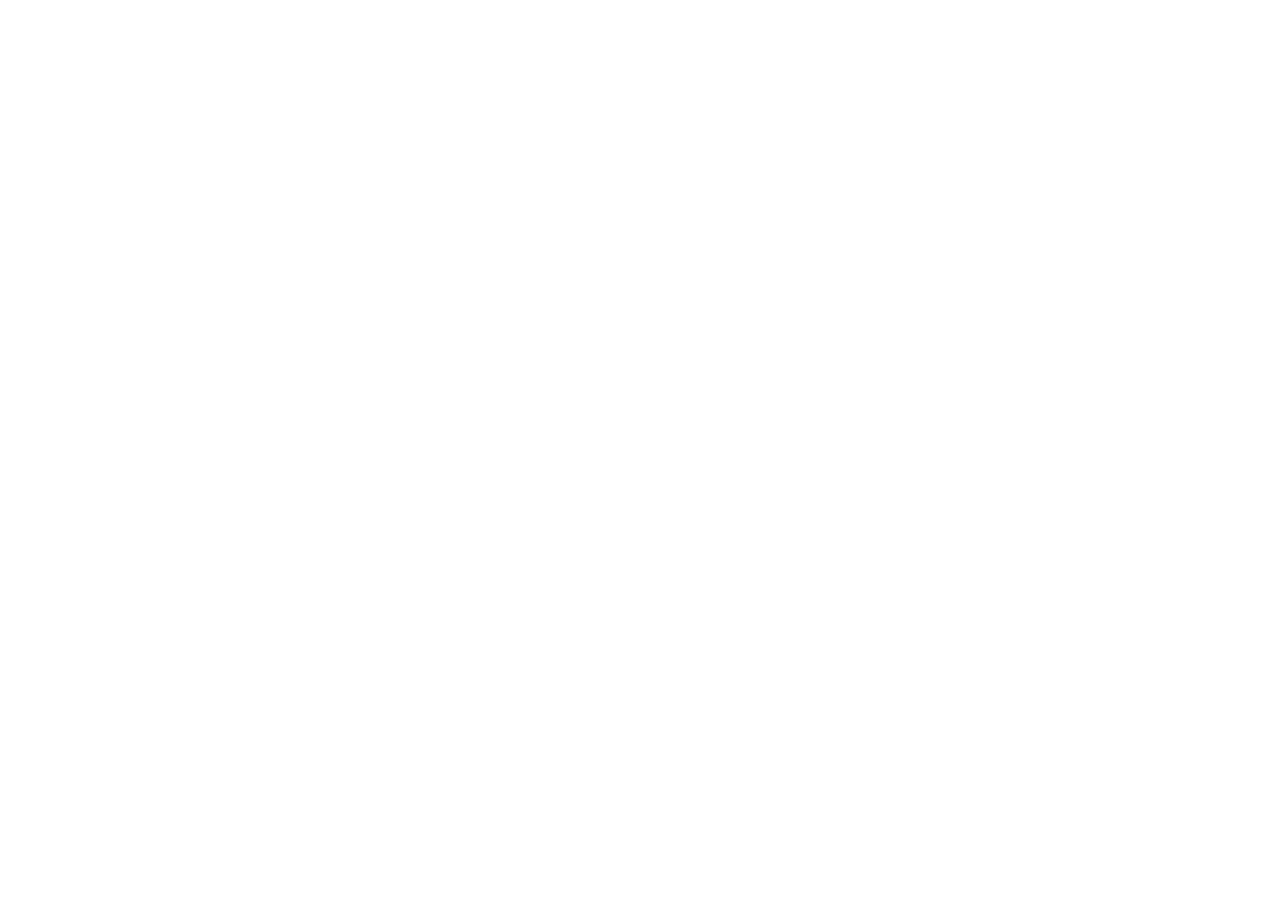
==== index.html @ b1621062 "hello world! cmmit" ====
<!DOCTYPE html>
<html lang="en">
<head>
    <meta charset="UTF-8">
    <meta http-equiv="X-UA-Compatible" content="IE=edge">
    <meta name="viewport" content="width=device-width, initial-scale=1.0">
    <title>My-Complete-Portfolio</title>
</head>
<body>
    
</body>
</html>
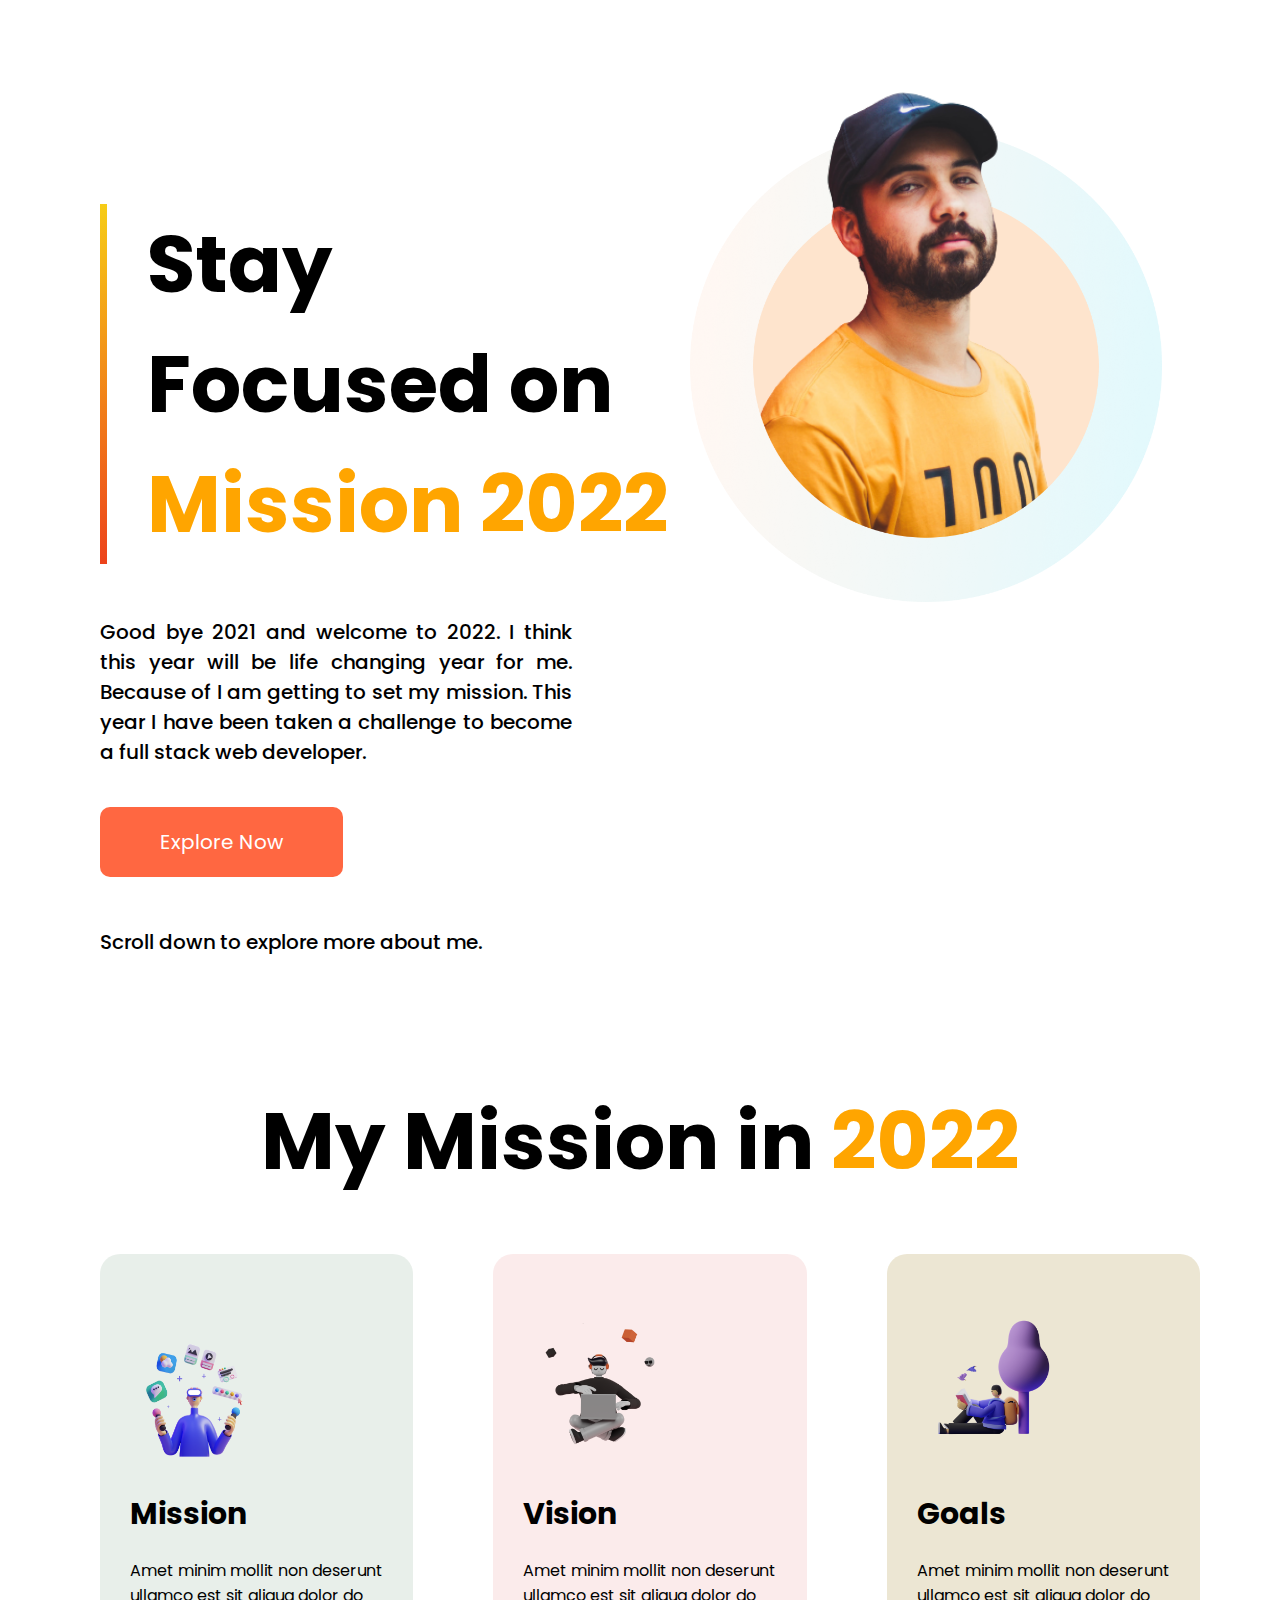
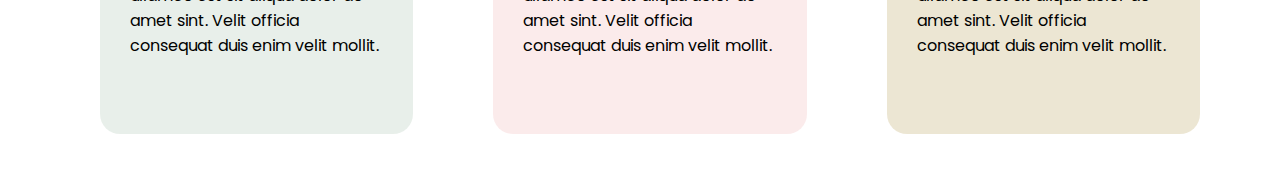
==== commit aa942d98: "my mission part" ====
--- a/index.html
+++ b/index.html
@@ -5,8 +5,53 @@
     <meta http-equiv="X-UA-Compatible" content="IE=edge">
     <meta name="viewport" content="width=device-width, initial-scale=1.0">
     <title>My-Complete-Portfolio</title>
+    <link rel="stylesheet" href="style.css">
+    <link rel="preconnect" href="https://fonts.googleapis.com">
+    <link rel="preconnect" href="https://fonts.gstatic.com" crossorigin>
+    <link href="https://fonts.googleapis.com/css2?family=Poppins&display=swap" rel="stylesheet">
 </head>
 <body>
-    
+    <section class="flexible">
+        <div class="text-section">
+            <h1 class="border-class">Stay Focused on <br><span class="text-color">Mission 2022</span></h1>
+            <p>Good bye 2021 and welcome to 2022. I think this year will be life changing year for me. Because of I am getting to set my mission. This year I have been taken a challenge to become a full stack web developer.</p>
+            <a class="button-class" target="_blank" href="github.com">Explore Now</a>
+            <p>Scroll down to explore more about me.</p>
+        </div>
+
+        <div class="image-section">
+            <img id="heading-image" src="images/person/person-2.png" alt="">
+        </div>
+    </section>
+
+    <section>
+        <h1 class="mission-vision-goals-heading-text">My Mission in <span class="text-color">2022</span></h1>
+        <div class="flexible">
+            <div id="mission" class="mission-vision-goals">
+                <img src="images/illustrators/illustrator-1.png" alt="">
+                <h1>Mission</h1>
+                <p>Amet minim mollit non deserunt
+                    ullamco est sit aliqua dolor do amet
+                    sint. Velit officia consequat duis enim
+                    velit mollit.</p>
+            </div>
+            <div id="vision" class="mission-vision-goals">
+                <img src="images/illustrators/illustrator-2.png" alt="">
+                <h1>Vision</h1>
+                <p>Amet minim mollit non deserunt
+                    ullamco est sit aliqua dolor do amet
+                    sint. Velit officia consequat duis enim
+                    velit mollit.</p>
+            </div>
+            <div id="goals" class="mission-vision-goals">
+                <img src="images/illustrators/illustrator-3.png" alt="">
+                <h1>Goals</h1>
+                <p>Amet minim mollit non deserunt
+                    ullamco est sit aliqua dolor do amet
+                    sint. Velit officia consequat duis enim
+                    velit mollit.</p>
+            </div>
+        </div>
+    </section>
 </body>
 </html>--- a/style.css
+++ b/style.css
@@ -0,0 +1,76 @@
+body{
+    font-family: 'Poppins', sans-serif;
+    margin: 0px;
+}
+.flexible{
+    display: flex;
+    padding-left: 100px;
+    padding-bottom: 50px;
+}
+.text-section{
+    width: 50%;
+    margin-top: 150px;
+}
+.border-class{
+    font-size: 80px;
+    border-left: 7px solid ;
+    border-image: linear-gradient(#f7d516, #ec3a1b) 20;
+    padding-left: 40px;
+}
+.text-section p{
+    width: 80%;
+    font-weight: 500;
+    font-size: 20px;
+    margin-top: 50px;
+    text-align: justify;
+}
+.button-class{
+    text-decoration: none;
+    background-color: rgb(255, 103, 65);
+    color: white;
+    padding: 20px 60px;
+    border-radius: 10px;
+    font-size: 20px;
+    display: inline-block;
+    margin-top: 20px;
+
+}
+.text-color{
+    color: orange;
+}
+.image-section{
+    width: 50%;
+}
+#heading-image{
+    width: 80%;
+}
+.mission-vision-goals-heading-text{
+    font-size: 80px;
+    text-align: center;
+}
+.mission-vision-goals{
+    background-color: gray;
+    width: 25%;
+    margin-right: 80px;
+    padding: 60px 30px;
+    border-radius: 20px;
+    
+}
+.mission-vision-goals h1{
+    font-size: 30px;
+}
+.mission-vision-goals img{
+    height: 150px;
+    width: 150px;
+}
+#mission{
+    background-color: rgba(146, 180, 156, 0.212);
+}
+#vision{
+    background-color: rgba(243, 193, 193, 0.322);
+}
+#goals{
+    background-color: rgba(206, 190, 141, 0.39);
+}
+
+
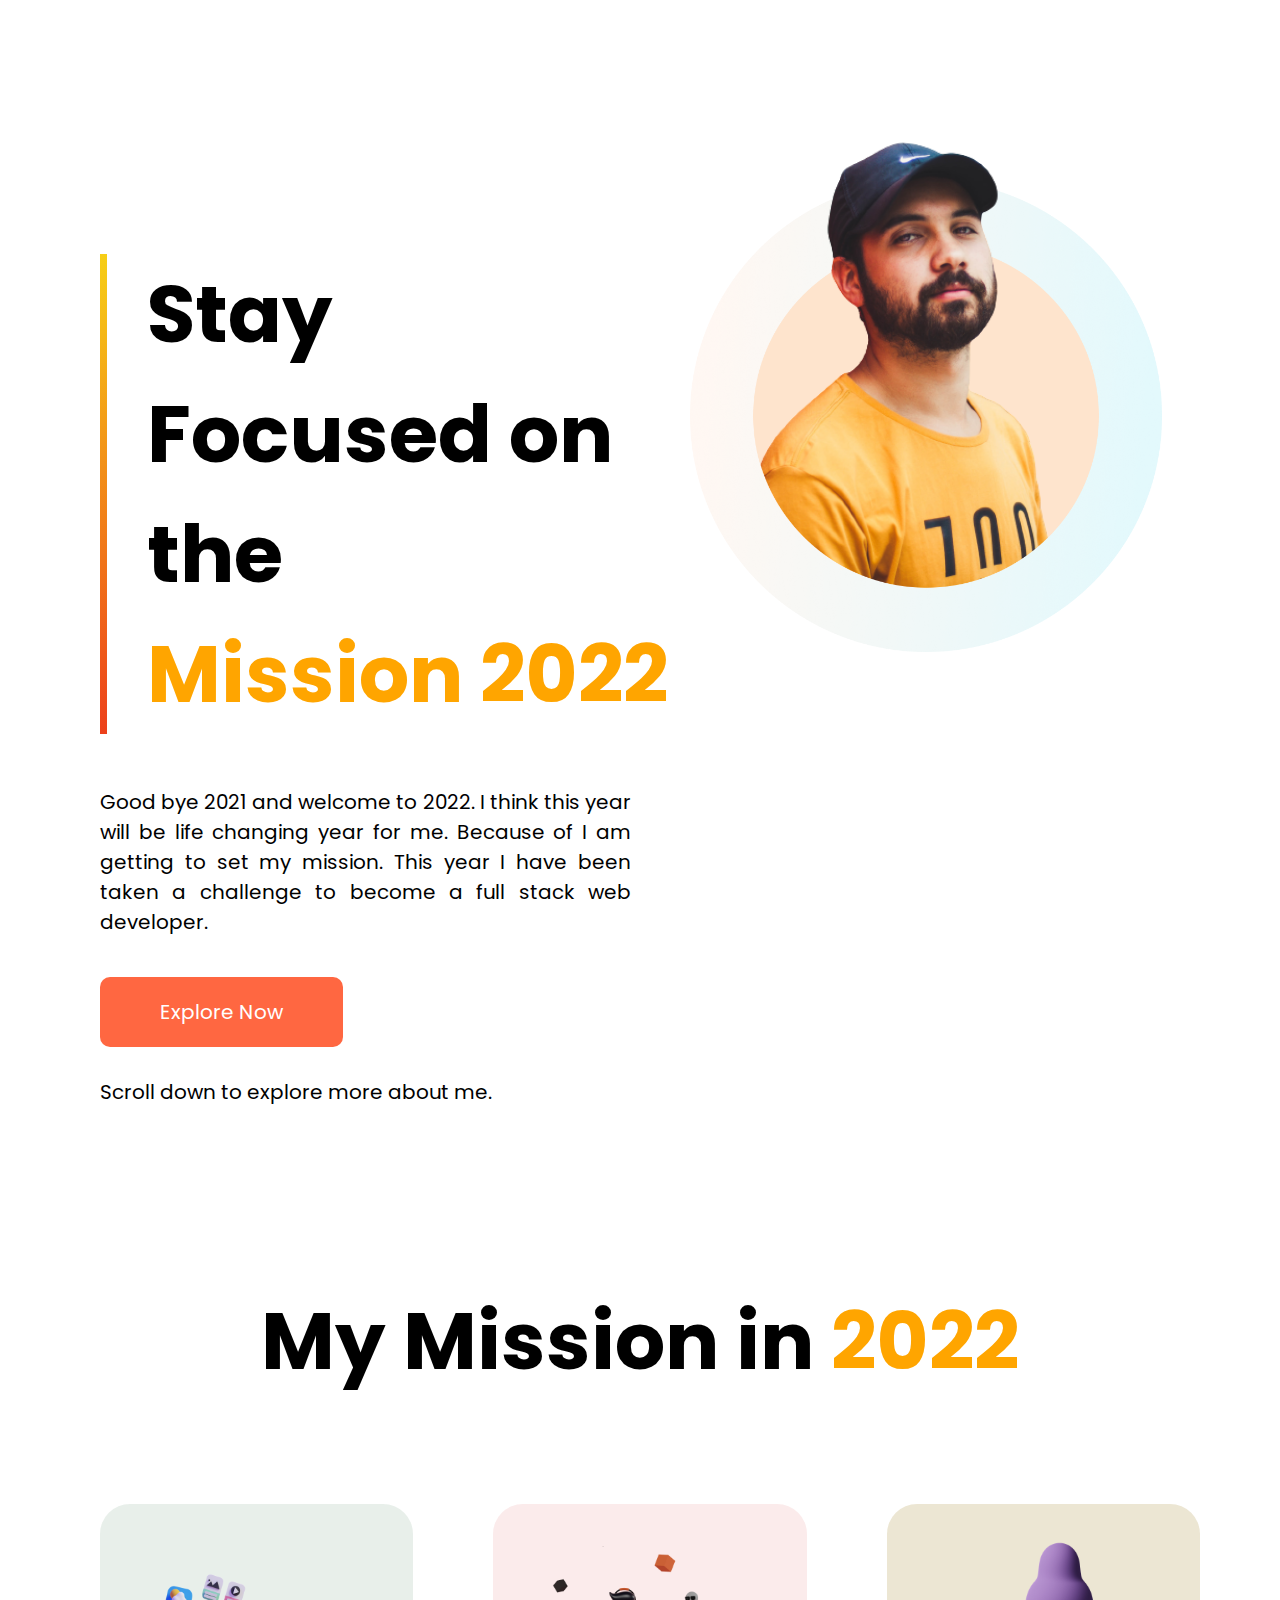
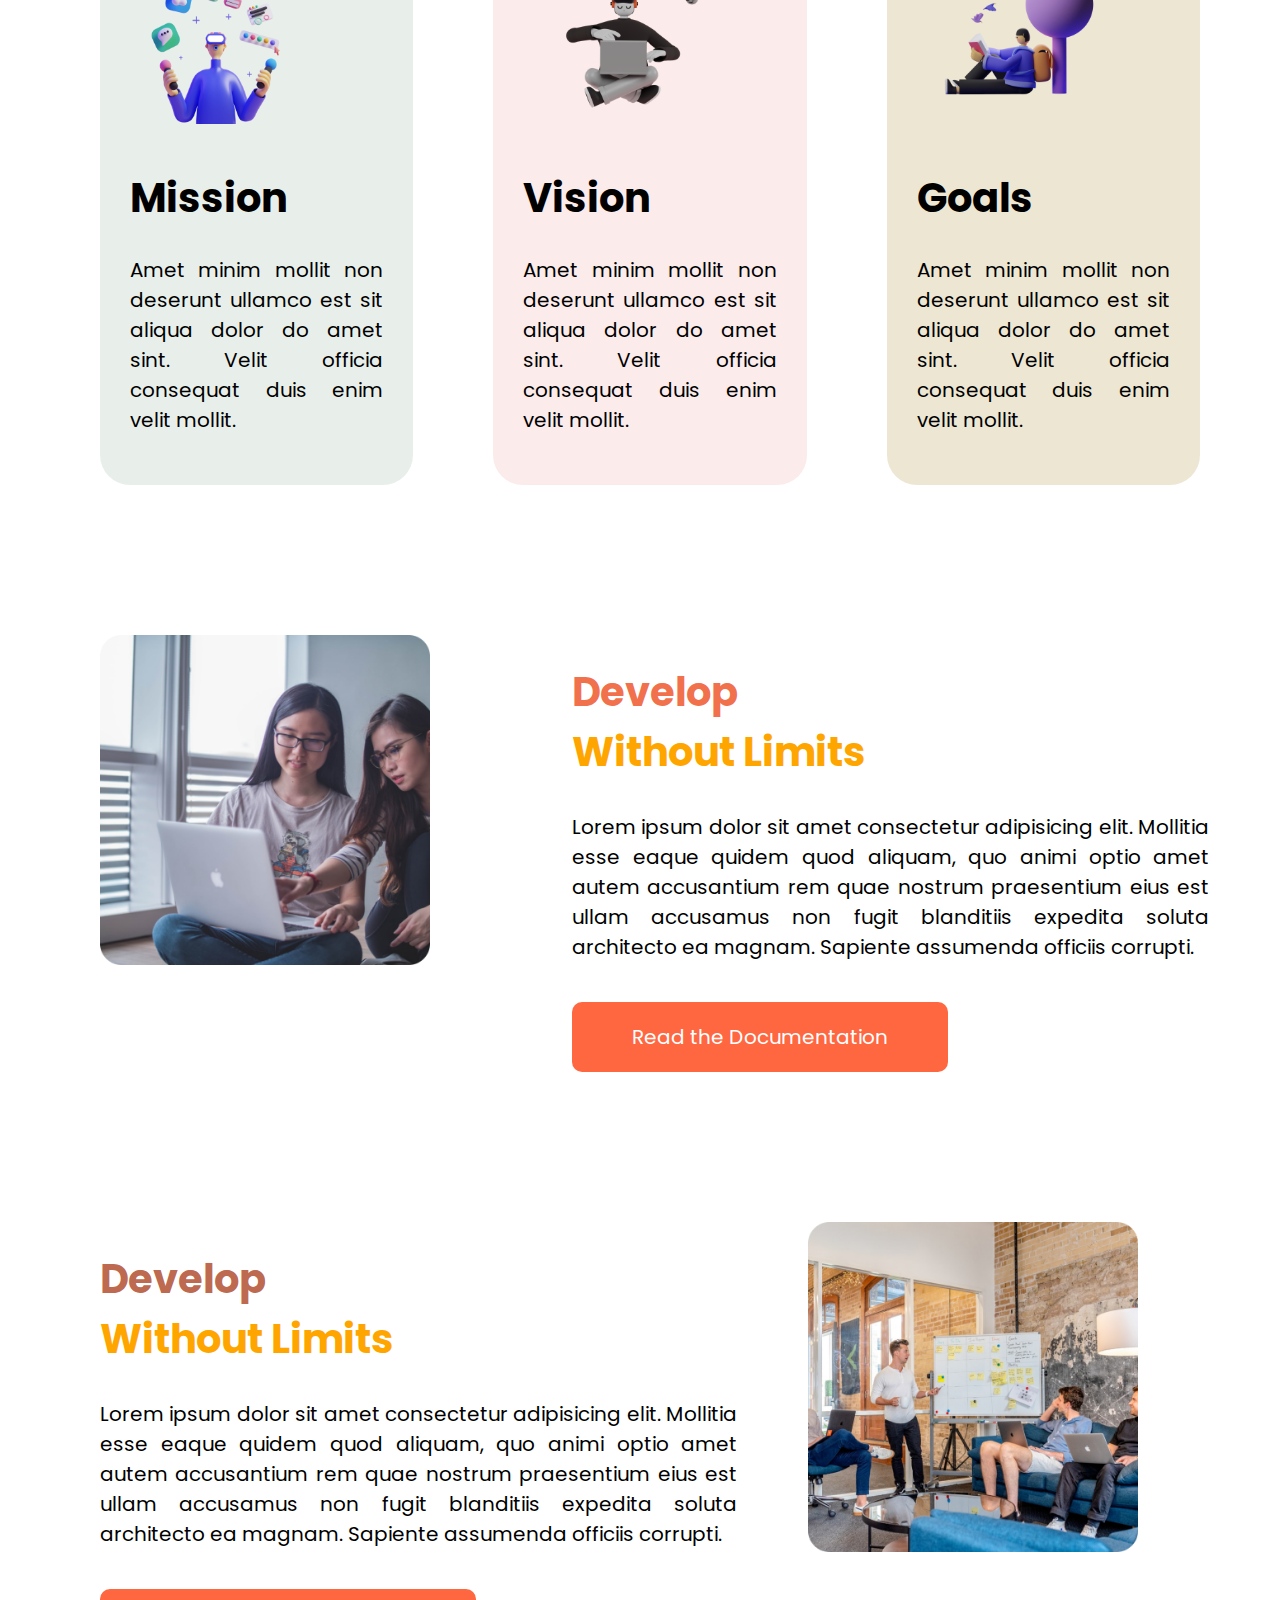
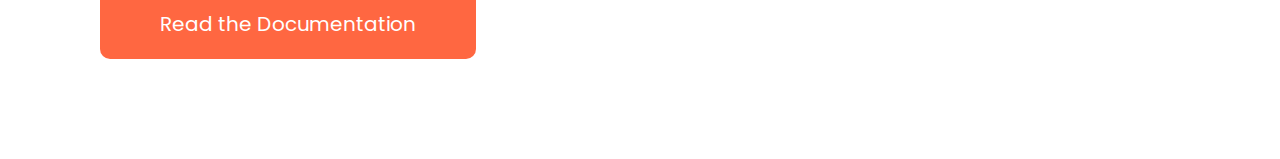
==== commit 647b4800: "done for 50 marks" ====
--- a/index.html
+++ b/index.html
@@ -10,23 +10,28 @@
     <link rel="preconnect" href="https://fonts.gstatic.com" crossorigin>
     <link href="https://fonts.googleapis.com/css2?family=Poppins&display=swap" rel="stylesheet">
 </head>
+
 <body>
     <section class="flexible">
+
         <div class="text-section">
-            <h1 class="border-class">Stay Focused on <br><span class="text-color">Mission 2022</span></h1>
-            <p>Good bye 2021 and welcome to 2022. I think this year will be life changing year for me. Because of I am getting to set my mission. This year I have been taken a challenge to become a full stack web developer.</p>
+            <h1 class="border-class">Stay Focused on the <br><span class="text-color">Mission 2022</span></h1>
+            <p class="p-tag-class">Good bye 2021 and welcome to 2022. I think this year will be life changing year for me. Because of I am getting to set my mission. This year I have been taken a challenge to become a full stack web developer.</p>
             <a class="button-class" target="_blank" href="github.com">Explore Now</a>
-            <p>Scroll down to explore more about me.</p>
+            <p class="p-tag-class">Scroll down to explore more about me.</p>
         </div>
 
         <div class="image-section">
             <img id="heading-image" src="images/person/person-2.png" alt="">
         </div>
+
     </section>
 
     <section>
         <h1 class="mission-vision-goals-heading-text">My Mission in <span class="text-color">2022</span></h1>
+
         <div class="flexible">
+
             <div id="mission" class="mission-vision-goals">
                 <img src="images/illustrators/illustrator-1.png" alt="">
                 <h1>Mission</h1>
@@ -35,6 +40,7 @@
                     sint. Velit officia consequat duis enim
                     velit mollit.</p>
             </div>
+
             <div id="vision" class="mission-vision-goals">
                 <img src="images/illustrators/illustrator-2.png" alt="">
                 <h1>Vision</h1>
@@ -43,6 +49,7 @@
                     sint. Velit officia consequat duis enim
                     velit mollit.</p>
             </div>
+
             <div id="goals" class="mission-vision-goals">
                 <img src="images/illustrators/illustrator-3.png" alt="">
                 <h1>Goals</h1>
@@ -51,7 +58,33 @@
                     sint. Velit officia consequat duis enim
                     velit mollit.</p>
             </div>
+
         </div>
+        
+    </section>
+
+    <section class="flexible">
+        <div class="documentation-image-portion">
+            <img src="images/pictures/coding.png" alt="">
+        </div>
+        <div class="documentation-text-portion">
+            <h1 class="text-color"><span style="color:rgba(240, 104, 63, 0.938)">Develop</span> <br> Without Limits</h1>
+            <p class="p-tag-class">Lorem ipsum dolor sit amet consectetur adipisicing elit. Mollitia esse eaque quidem quod aliquam, quo animi optio amet autem accusantium rem quae nostrum praesentium eius est ullam accusamus non fugit blanditiis expedita soluta architecto ea magnam. Sapiente assumenda officiis corrupti.</p>
+            <a class="button-class" href="#">Read the Documentation</a>
+        </div>
+    </section>
+
+    <section class="flexible">
+        <div class="documentation-text-portion">
+            <h1 class="text-color"><span style="color:rgba(184, 91, 63, 0.932)">Develop</span> <br> Without Limits</h1>
+            <p class="p-tag-class">Lorem ipsum dolor sit amet consectetur adipisicing elit. Mollitia esse eaque quidem quod aliquam, quo animi optio amet autem accusantium rem quae nostrum praesentium eius est ullam accusamus non fugit blanditiis expedita soluta architecto ea magnam. Sapiente assumenda officiis corrupti.</p>
+            <a class="button-class" href="#">Read the Documentation</a>
+        </div>
+
+        <div class="documentation-image-portion">
+            <img src="images/pictures/project.png" alt="">
+        </div>
+
     </section>
 </body>
 </html>--- a/style.css
+++ b/style.css
@@ -5,7 +5,8 @@
 .flexible{
     display: flex;
     padding-left: 100px;
-    padding-bottom: 50px;
+    padding-bottom: 100px;
+    padding-top: 50px;
 }
 .text-section{
     width: 50%;
@@ -17,11 +18,10 @@
     border-image: linear-gradient(#f7d516, #ec3a1b) 20;
     padding-left: 40px;
 }
-.text-section p{
-    width: 80%;
-    font-weight: 500;
+.p-tag-class{
+    width: 90%;
     font-size: 20px;
-    margin-top: 50px;
+    margin-top: 30px;
     text-align: justify;
 }
 .button-class{
@@ -52,16 +52,20 @@
     background-color: gray;
     width: 25%;
     margin-right: 80px;
-    padding: 60px 30px;
-    border-radius: 20px;
+    padding: 30px 30px;
+    border-radius: 30px;
     
 }
 .mission-vision-goals h1{
-    font-size: 30px;
+    font-size: 40px;
 }
 .mission-vision-goals img{
-    height: 150px;
-    width: 150px;
+    height: 200px;
+    width: 200px;
+}
+.mission-vision-goals p{
+    text-align: justify;
+    font-size: 20px;
 }
 #mission{
     background-color: rgba(146, 180, 156, 0.212);
@@ -72,5 +76,16 @@
 #goals{
     background-color: rgba(206, 190, 141, 0.39);
 }
+.documentation-image-portion{
+    width: 40%;
+}
+.documentation-image-portion img{
+    width: 70%;
+}
+.documentation-text-portion{
+    width: 60%;
+}
+.documentation-text-portion h1{
+    font-size: 40px;;
+}
 
-
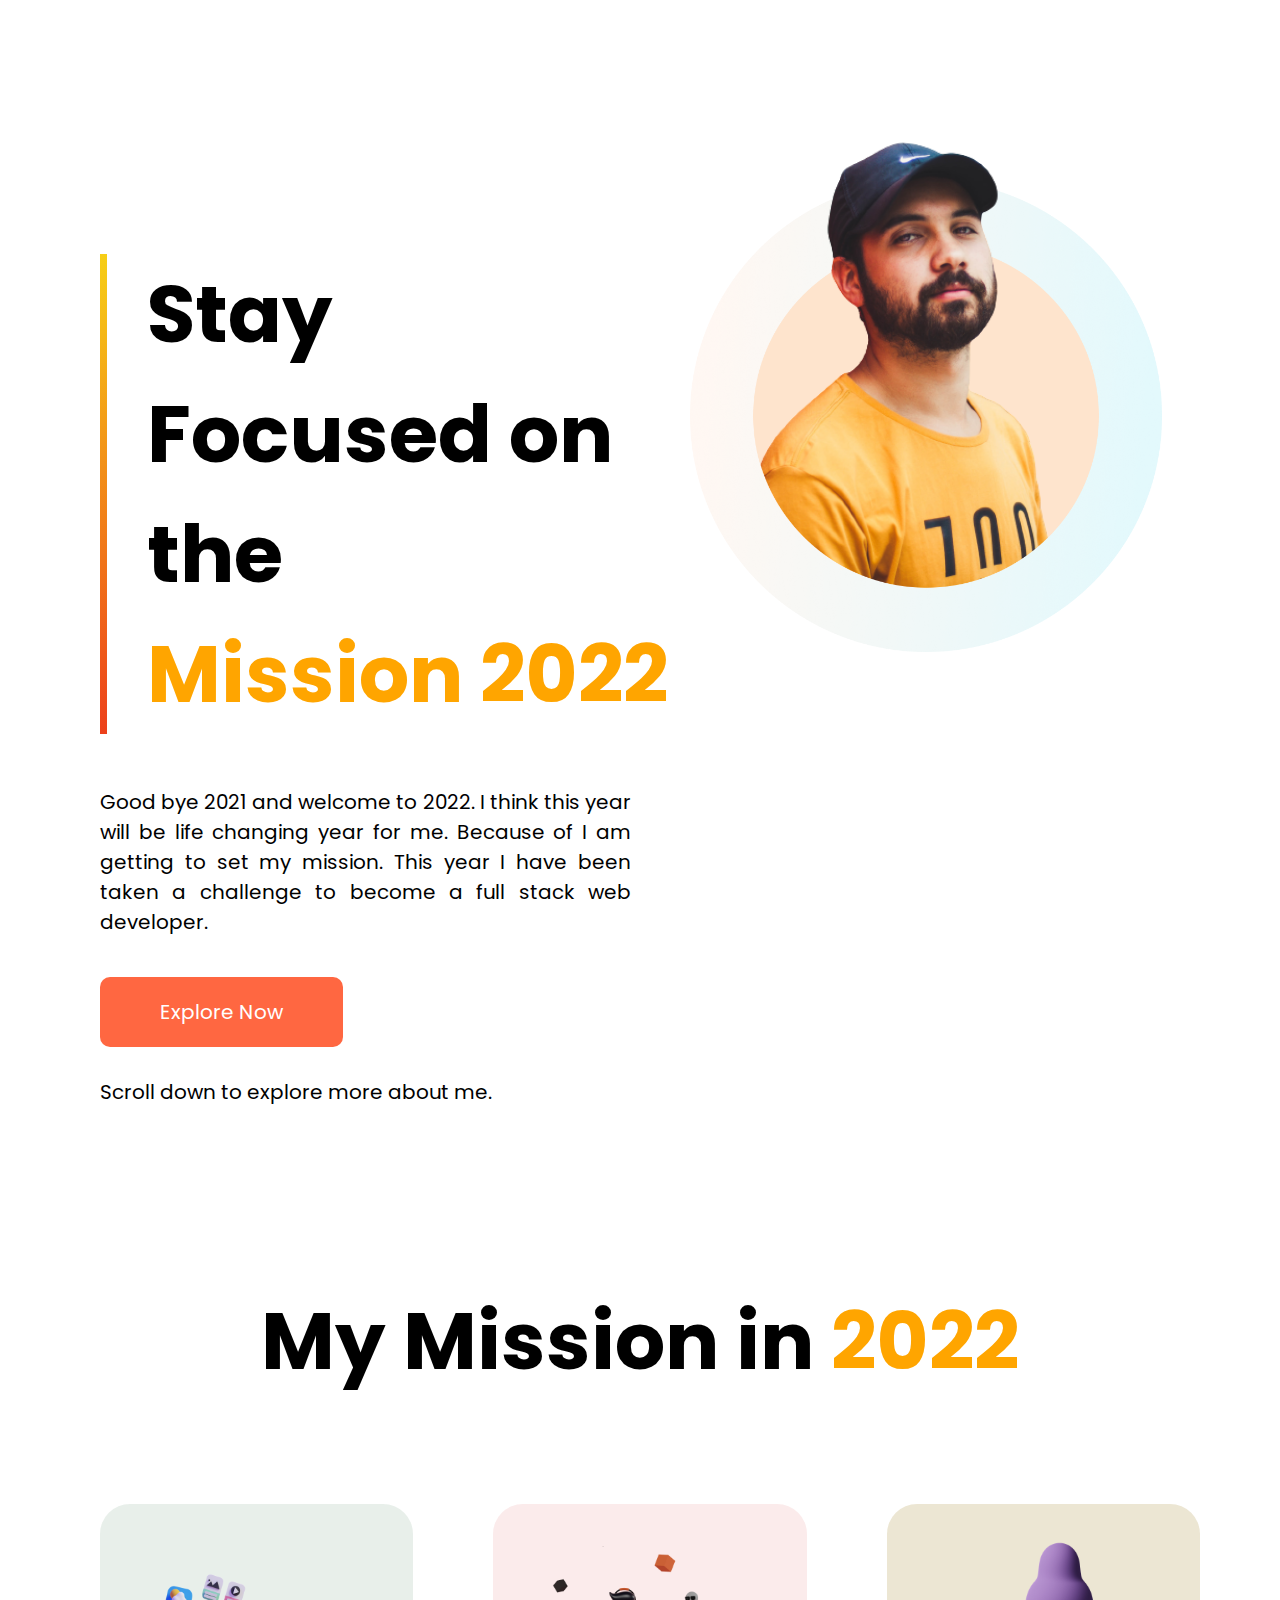
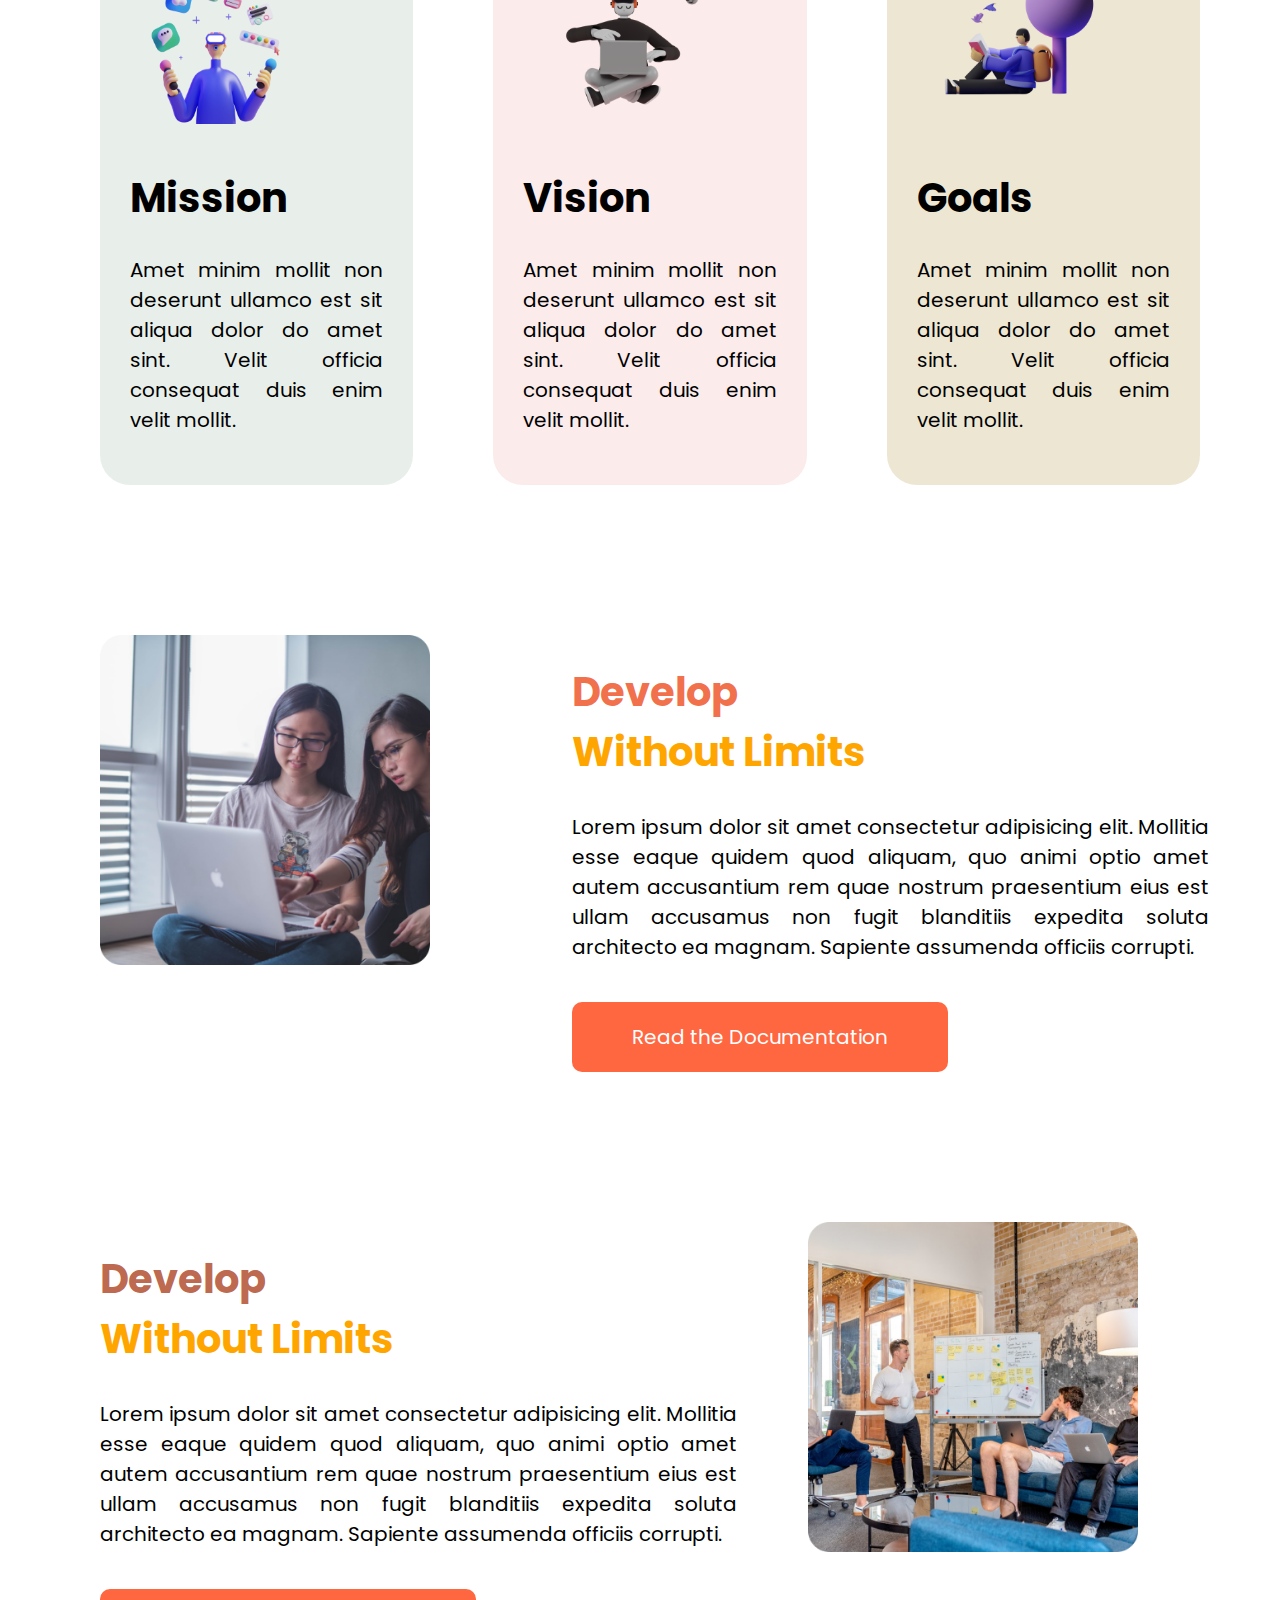
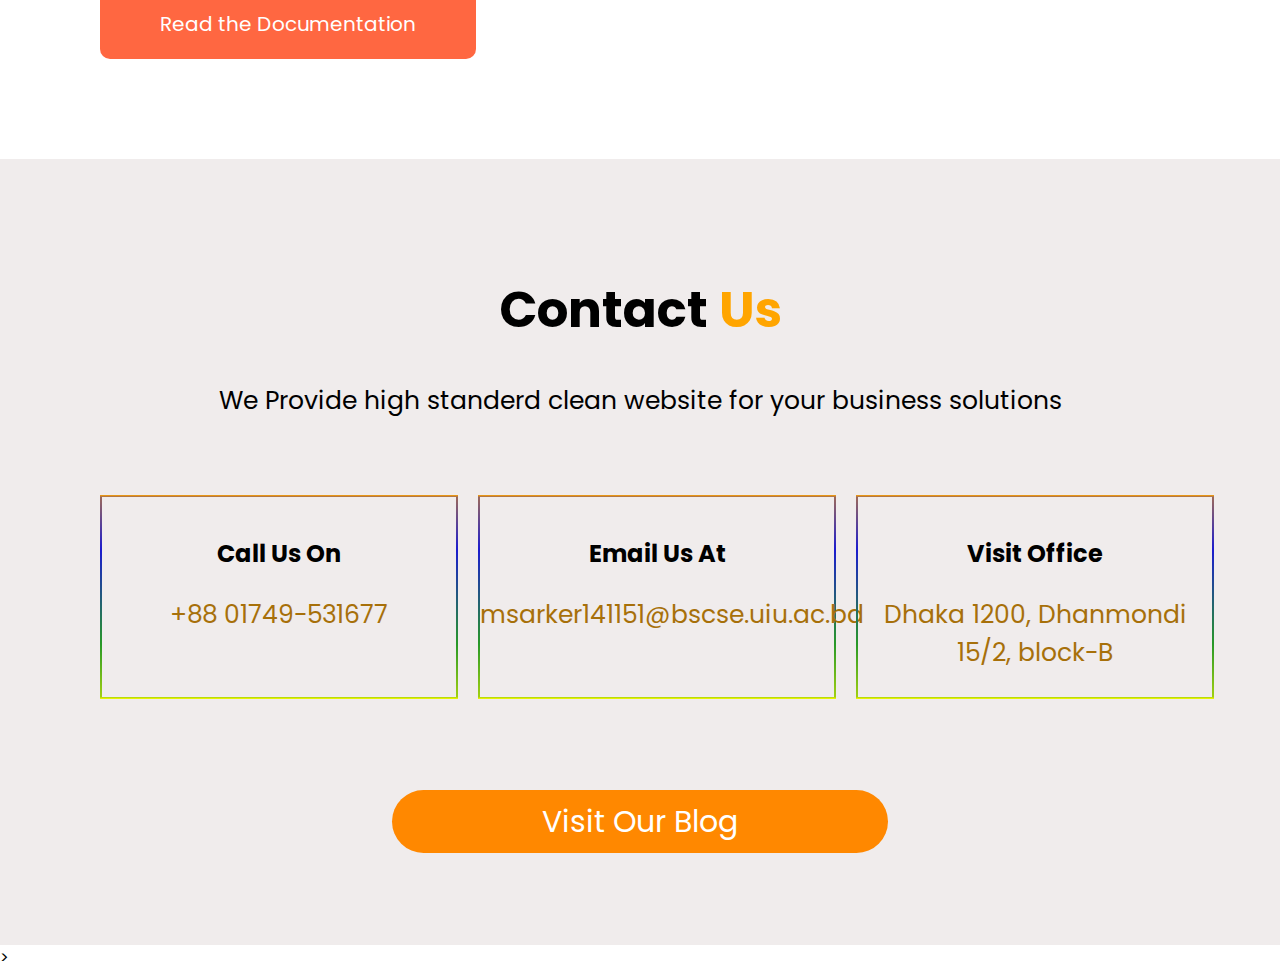
==== commit 5762792c: "advanced portion" ====
--- a/index.html
+++ b/index.html
@@ -9,82 +9,127 @@
     <link rel="preconnect" href="https://fonts.googleapis.com">
     <link rel="preconnect" href="https://fonts.gstatic.com" crossorigin>
     <link href="https://fonts.googleapis.com/css2?family=Poppins&display=swap" rel="stylesheet">
+    <link rel="stylesheet" href="https://use.fontawesome.com/releases/v5.15.4/css/all.css" integrity="sha384-DyZ88mC6Up2uqS4h/KRgHuoeGwBcD4Ng9SiP4dIRy0EXTlnuz47vAwmeGwVChigm" crossorigin="anonymous">
 </head>
 
-<body>
-    <section class="flexible">
+<body><!-- body arear start -->
 
-        <div class="text-section">
+    <section class="flexible"><!--Starting heading section-->
+
+        <div class="text-section"><!--Starting header text section-->
             <h1 class="border-class">Stay Focused on the <br><span class="text-color">Mission 2022</span></h1>
             <p class="p-tag-class">Good bye 2021 and welcome to 2022. I think this year will be life changing year for me. Because of I am getting to set my mission. This year I have been taken a challenge to become a full stack web developer.</p>
             <a class="button-class" target="_blank" href="github.com">Explore Now</a>
             <p class="p-tag-class">Scroll down to explore more about me.</p>
-        </div>
+        </div><!--Ending header text section-->
 
-        <div class="image-section">
+        <div class="image-section"><!--Starting header image section-->
             <img id="heading-image" src="images/person/person-2.png" alt="">
-        </div>
+        </div><!--Ending header image section-->
 
-    </section>
+    </section><!--Ending headin section-->
 
-    <section>
+    <section><!--Starting Missio-Visio-Goals section area -->
+
         <h1 class="mission-vision-goals-heading-text">My Mission in <span class="text-color">2022</span></h1>
 
         <div class="flexible">
 
-            <div id="mission" class="mission-vision-goals">
+            <div id="mission" class="mission-vision-goals"><!-- Starting mission area -->
                 <img src="images/illustrators/illustrator-1.png" alt="">
                 <h1>Mission</h1>
                 <p>Amet minim mollit non deserunt
                     ullamco est sit aliqua dolor do amet
                     sint. Velit officia consequat duis enim
                     velit mollit.</p>
-            </div>
+            </div> <!-- Ending mission area -->
 
-            <div id="vision" class="mission-vision-goals">
+            <div id="vision" class="mission-vision-goals"><!-- Starting Vision area -->   
                 <img src="images/illustrators/illustrator-2.png" alt="">
                 <h1>Vision</h1>
                 <p>Amet minim mollit non deserunt
                     ullamco est sit aliqua dolor do amet
                     sint. Velit officia consequat duis enim
                     velit mollit.</p>
-            </div>
+            </div> <!-- Ending Vision area -->
 
-            <div id="goals" class="mission-vision-goals">
+            <div id="goals" class="mission-vision-goals"><!-- Starting Goals area -->
                 <img src="images/illustrators/illustrator-3.png" alt="">
                 <h1>Goals</h1>
                 <p>Amet minim mollit non deserunt
                     ullamco est sit aliqua dolor do amet
                     sint. Velit officia consequat duis enim
                     velit mollit.</p>
-            </div>
+            </div> <!-- Ending Goals area -->
 
         </div>
         
-    </section>
+    </section> <!-- Missio-Visio-Goals section area end -->
 
-    <section class="flexible">
+    <section class="flexible"> <!-- Start Documentation area-1 area -->
+
         <div class="documentation-image-portion">
             <img src="images/pictures/coding.png" alt="">
         </div>
+
         <div class="documentation-text-portion">
+
             <h1 class="text-color"><span style="color:rgba(240, 104, 63, 0.938)">Develop</span> <br> Without Limits</h1>
             <p class="p-tag-class">Lorem ipsum dolor sit amet consectetur adipisicing elit. Mollitia esse eaque quidem quod aliquam, quo animi optio amet autem accusantium rem quae nostrum praesentium eius est ullam accusamus non fugit blanditiis expedita soluta architecto ea magnam. Sapiente assumenda officiis corrupti.</p>
             <a class="button-class" href="#">Read the Documentation</a>
+
         </div>
-    </section>
+    </section> <!-- Ending Documentation area-1 area -->
 
-    <section class="flexible">
+    <section class="flexible"> <!-- Start Documentation area-2 area -->
+
         <div class="documentation-text-portion">
+
             <h1 class="text-color"><span style="color:rgba(184, 91, 63, 0.932)">Develop</span> <br> Without Limits</h1>
             <p class="p-tag-class">Lorem ipsum dolor sit amet consectetur adipisicing elit. Mollitia esse eaque quidem quod aliquam, quo animi optio amet autem accusantium rem quae nostrum praesentium eius est ullam accusamus non fugit blanditiis expedita soluta architecto ea magnam. Sapiente assumenda officiis corrupti.</p>
             <a class="button-class" href="#">Read the Documentation</a>
+
         </div>
 
         <div class="documentation-image-portion">
             <img src="images/pictures/project.png" alt="">
         </div>
 
-    </section>
-</body>
+    </section> <!-- Ending Documentation area-2 area -->
+    
+    <section id="background-color" class="contact-us">
+
+        <div class="cotact-us-text">
+            <h1>Contact <span class="text-color">Us</span> </h1>
+            <p>We Provide high standerd clean website for your business solutions</p>
+        </div>
+        
+        <div class="flexible">
+
+            <div class="call-us-on"><!-- Starting mission area -->
+                <i class="fas fa-phone fa-2x icon-color"></i>
+                <h2>Call Us On</h2>
+                <p>+88 01749-531677</p>
+            </div> <!-- Ending mission area -->
+
+            <div class="call-us-on"><!-- Starting Vision area -->   
+                <i class="far fa-envelope fa-2x icon-color"></i>
+                <h2>Email Us At</h2>
+                <p>msarker141151@bscse.uiu.ac.bd</p>
+            </div> <!-- Ending Vision area -->
+
+            <div class="call-us-on"><!-- Starting Goals area -->
+                <i class="fas fa-laptop-house fa-2x icon-color"></i>
+                <h2>Visit Office</h2>
+                <p>Dhaka 1200, Dhanmondi 15/2, block-B</p>
+            </div> <!-- Ending Goals area -->
+
+        </div>
+
+        <div class="Visit-blog">
+            <a target="_blank" href="#">Visit Our Blog</a>
+        </div>
+
+    </section><!--Ending contact us section-->>
+</body><!-- Ending body area -->
 </html>--- a/style.css
+++ b/style.css
@@ -48,8 +48,8 @@
     font-size: 80px;
     text-align: center;
 }
+
 .mission-vision-goals{
-    background-color: gray;
     width: 25%;
     margin-right: 80px;
     padding: 30px 30px;
@@ -88,4 +88,44 @@
 .documentation-text-portion h1{
     font-size: 40px;;
 }
-
+.contact-us{
+    padding-top: 80px;
+}
+.contact-us h1{
+    font-size: 50px;
+}
+.contact-us p{
+    font-size: 25px;
+}
+.cotact-us-text{
+    text-align: center;
+}
+.call-us-on{
+    width: 30%;
+    text-align: center;
+    border: 2px solid;
+    border-image: linear-gradient(orange,rgb(28, 28, 207),rgb(40, 153, 40),rgb(255, 251, 0)) 30;
+    margin-right: 20px;
+    padding-top: 20px;
+}
+.call-us-on p{
+    color: rgb(167, 112, 10);
+}
+#background-color{
+    background-color: rgb(240, 236, 236);
+}
+.icon-color{
+    color: orange;
+}
+.Visit-blog{
+    text-align: center;
+    padding-bottom: 100px;
+}
+.Visit-blog a{
+    text-decoration: none;
+    background-color: rgb(255, 136, 0);
+    padding: 10px 150px;
+    border-radius: 50px;
+    color: rgb(255, 255, 255);
+    font-size: 30px;
+}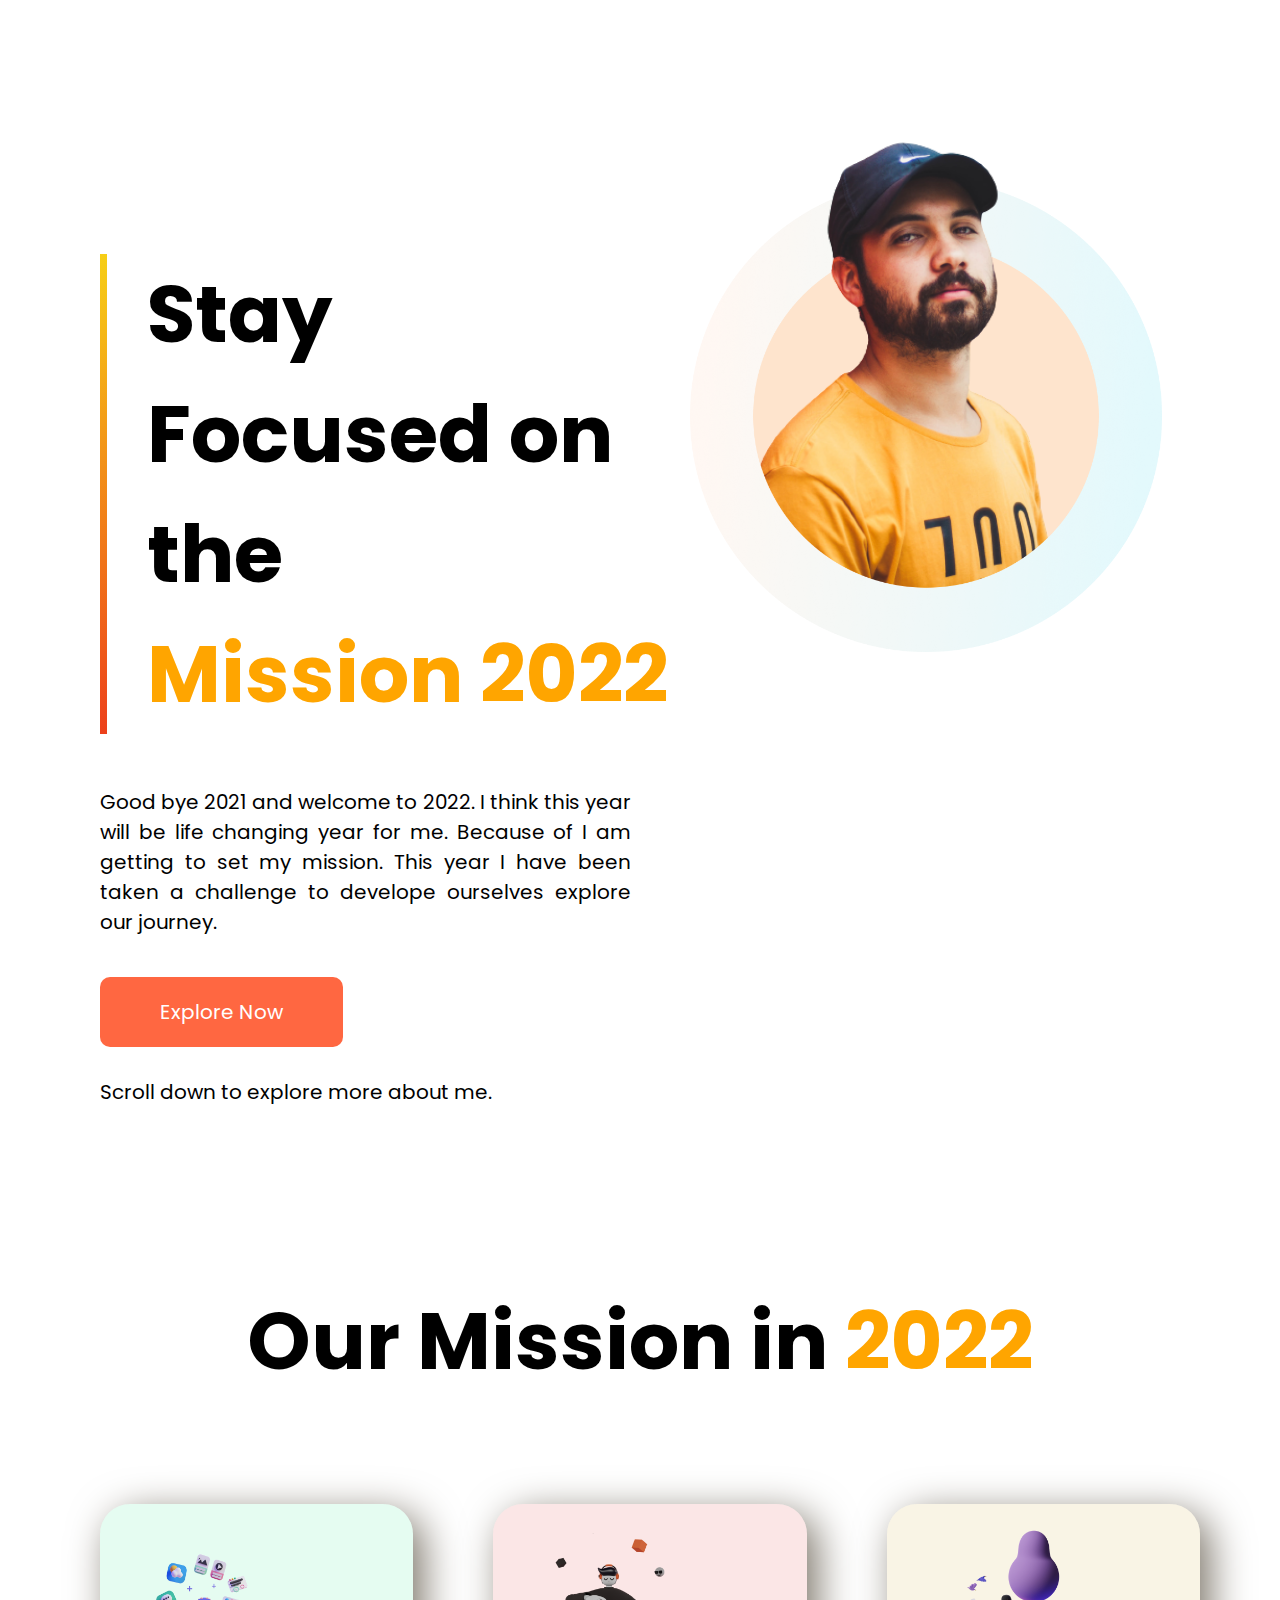
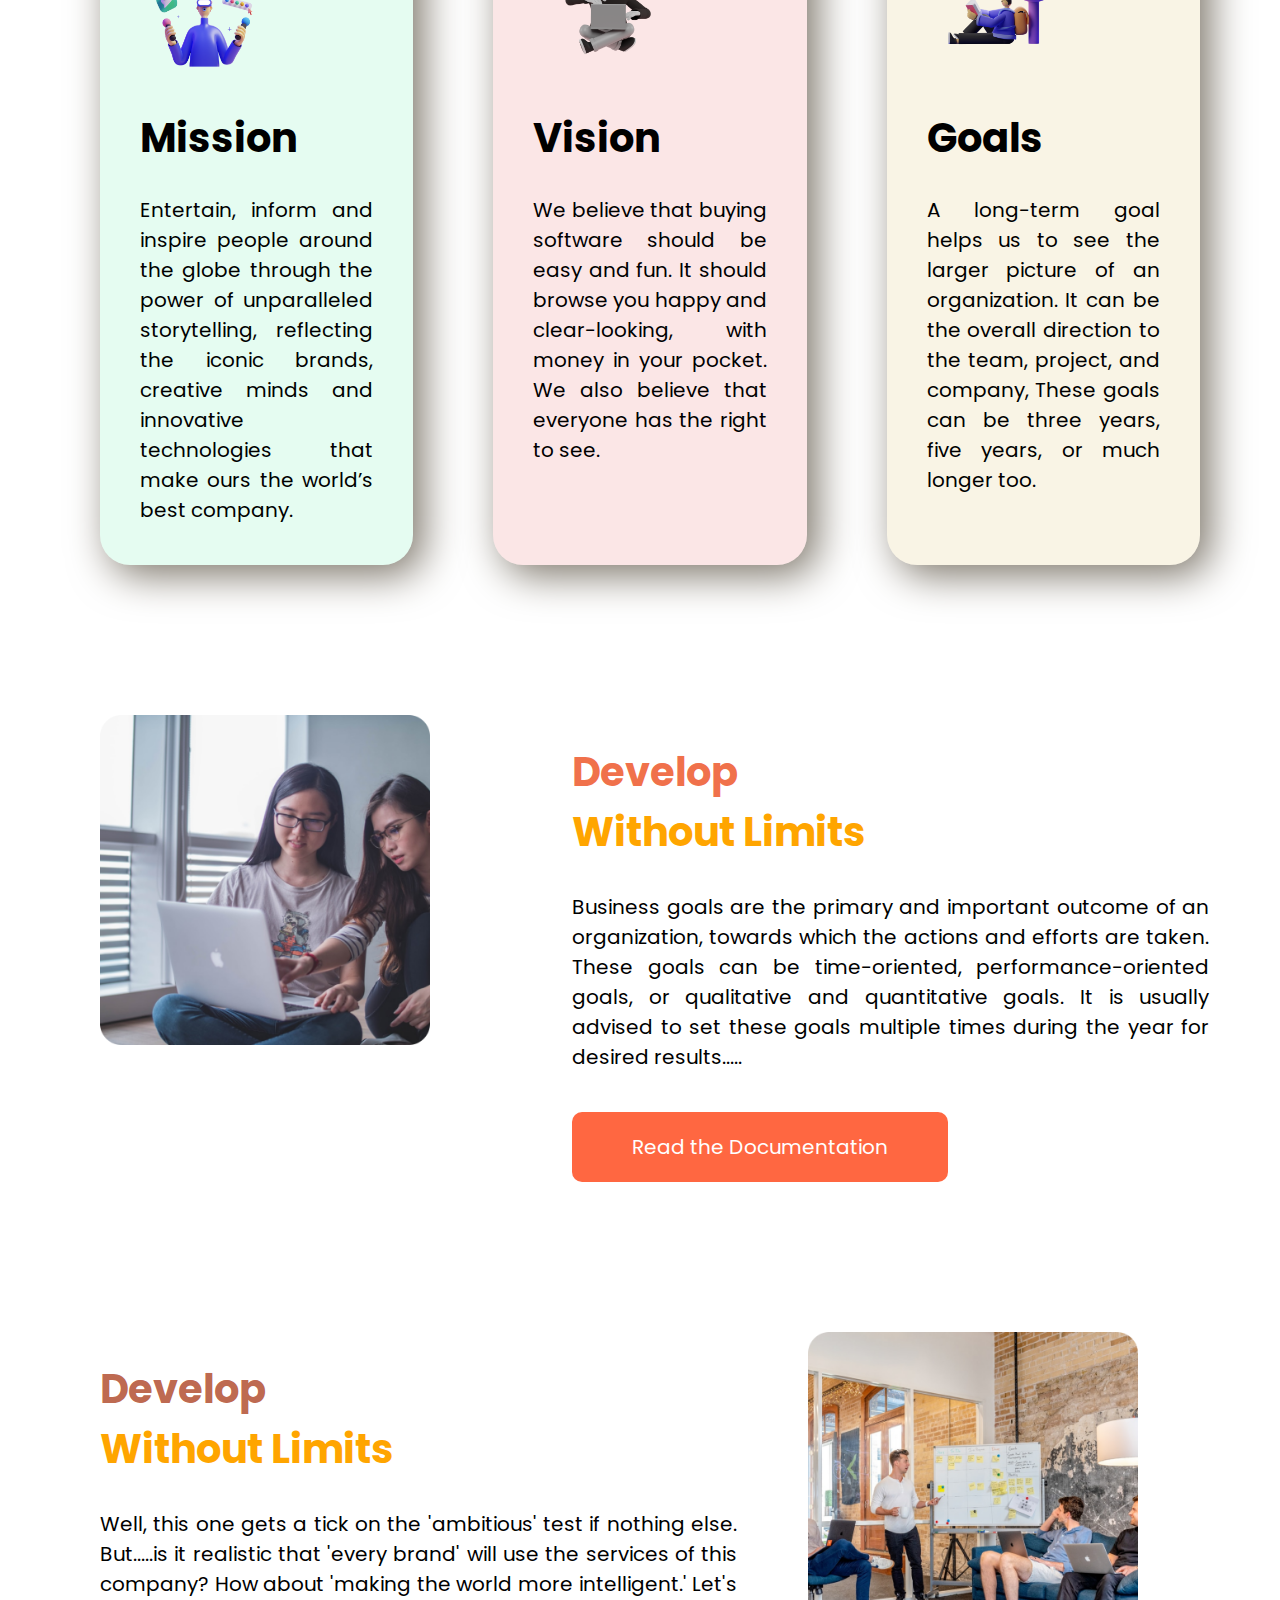
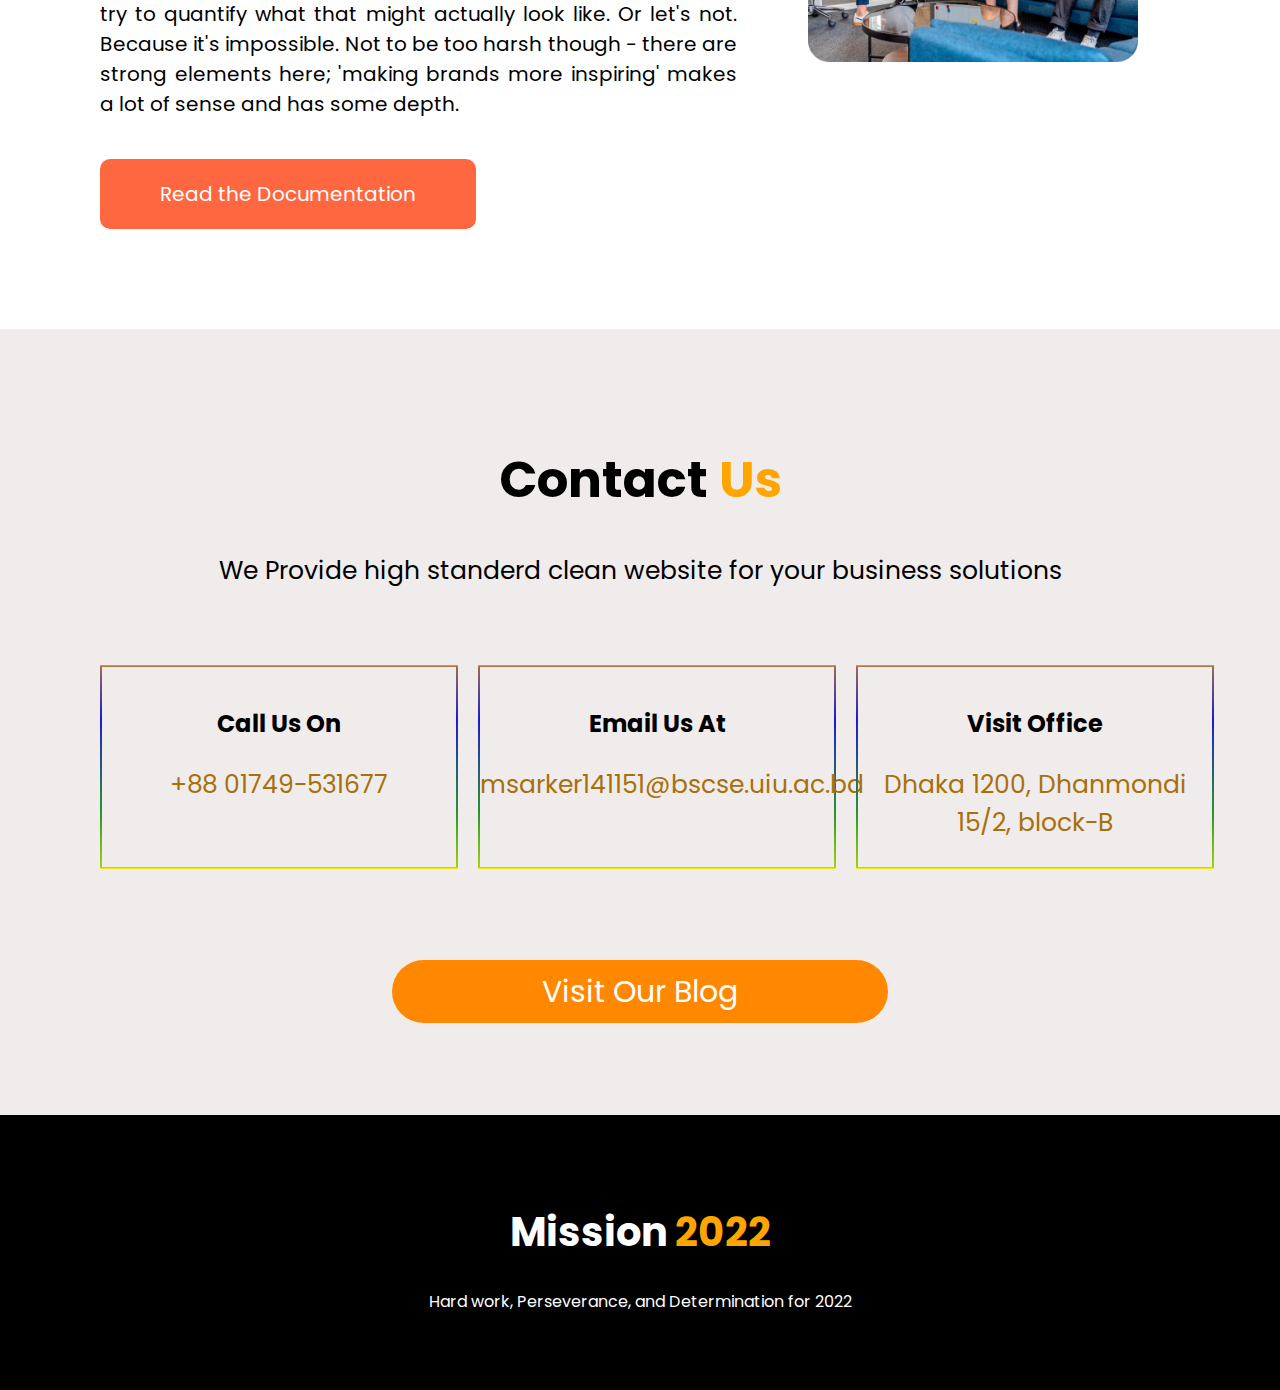
==== commit 6cc3fe9a: "Project done" ====
--- a/index.html
+++ b/index.html
@@ -18,7 +18,7 @@
 
         <div class="text-section"><!--Starting header text section-->
             <h1 class="border-class">Stay Focused on the <br><span class="text-color">Mission 2022</span></h1>
-            <p class="p-tag-class">Good bye 2021 and welcome to 2022. I think this year will be life changing year for me. Because of I am getting to set my mission. This year I have been taken a challenge to become a full stack web developer.</p>
+            <p class="p-tag-class">Good bye 2021 and welcome to 2022. I think this year will be life changing year for me. Because of I am getting to set my mission. This year I have been taken a challenge to develope ourselves explore our journey.</p>
             <a class="button-class" target="_blank" href="github.com">Explore Now</a>
             <p class="p-tag-class">Scroll down to explore more about me.</p>
         </div><!--Ending header text section-->
@@ -31,35 +31,26 @@
 
     <section><!--Starting Missio-Visio-Goals section area -->
 
-        <h1 class="mission-vision-goals-heading-text">My Mission in <span class="text-color">2022</span></h1>
+        <h1 class="mission-vision-goals-heading-text">Our Mission in <span class="text-color">2022</span></h1>
 
         <div class="flexible">
 
             <div id="mission" class="mission-vision-goals"><!-- Starting mission area -->
                 <img src="images/illustrators/illustrator-1.png" alt="">
                 <h1>Mission</h1>
-                <p>Amet minim mollit non deserunt
-                    ullamco est sit aliqua dolor do amet
-                    sint. Velit officia consequat duis enim
-                    velit mollit.</p>
+                <p>Entertain, inform and inspire people around the globe through the power of unparalleled storytelling, reflecting the iconic brands, creative minds and innovative technologies that make ours the world’s best company.</p>
             </div> <!-- Ending mission area -->
 
             <div id="vision" class="mission-vision-goals"><!-- Starting Vision area -->   
                 <img src="images/illustrators/illustrator-2.png" alt="">
                 <h1>Vision</h1>
-                <p>Amet minim mollit non deserunt
-                    ullamco est sit aliqua dolor do amet
-                    sint. Velit officia consequat duis enim
-                    velit mollit.</p>
+                <p>We believe that buying software should be easy and fun. It should browse you happy and clear-looking, with money in your pocket. We also believe that everyone has the right to see.</p>
             </div> <!-- Ending Vision area -->
 
             <div id="goals" class="mission-vision-goals"><!-- Starting Goals area -->
                 <img src="images/illustrators/illustrator-3.png" alt="">
                 <h1>Goals</h1>
-                <p>Amet minim mollit non deserunt
-                    ullamco est sit aliqua dolor do amet
-                    sint. Velit officia consequat duis enim
-                    velit mollit.</p>
+                <p>A long-term goal helps us to see the larger picture of an organization. It can be the overall direction to the team, project, and company, These goals can be three years, five years, or much longer too.</p>
             </div> <!-- Ending Goals area -->
 
         </div>
@@ -75,8 +66,8 @@
         <div class="documentation-text-portion">
 
             <h1 class="text-color"><span style="color:rgba(240, 104, 63, 0.938)">Develop</span> <br> Without Limits</h1>
-            <p class="p-tag-class">Lorem ipsum dolor sit amet consectetur adipisicing elit. Mollitia esse eaque quidem quod aliquam, quo animi optio amet autem accusantium rem quae nostrum praesentium eius est ullam accusamus non fugit blanditiis expedita soluta architecto ea magnam. Sapiente assumenda officiis corrupti.</p>
-            <a class="button-class" href="#">Read the Documentation</a>
+            <p class="p-tag-class">Business goals are the primary and important outcome of an organization, towards which the actions and efforts are taken. These goals can be time-oriented, performance-oriented goals, or qualitative and quantitative goals. It is usually advised to set these goals multiple times during the year for desired results.....</p>
+            <a class="button-class" href="https://datalligence.ai/business-goals-examples-2022/">Read the Documentation</a>
 
         </div>
     </section> <!-- Ending Documentation area-1 area -->
@@ -86,7 +77,7 @@
         <div class="documentation-text-portion">
 
             <h1 class="text-color"><span style="color:rgba(184, 91, 63, 0.932)">Develop</span> <br> Without Limits</h1>
-            <p class="p-tag-class">Lorem ipsum dolor sit amet consectetur adipisicing elit. Mollitia esse eaque quidem quod aliquam, quo animi optio amet autem accusantium rem quae nostrum praesentium eius est ullam accusamus non fugit blanditiis expedita soluta architecto ea magnam. Sapiente assumenda officiis corrupti.</p>
+            <p class="p-tag-class">Well, this one gets a tick on the 'ambitious' test if nothing else. But.....is it realistic that 'every brand' will use the services of this company? How about 'making the world more intelligent.' Let's try to quantify what that might actually look like. Or let's not. Because it's impossible. Not to be too harsh though - there are strong elements here; 'making brands more inspiring' makes a lot of sense and has some depth.</p>
             <a class="button-class" href="#">Read the Documentation</a>
 
         </div>
@@ -130,6 +121,10 @@
             <a target="_blank" href="#">Visit Our Blog</a>
         </div>
 
-    </section><!--Ending contact us section-->>
+    </section><!--Ending contact us section-->
+    <footer>
+        <h1>Mission <span class="text-color">2022</span></h1>
+        <p>Hard work, Perseverance, and Determination for 2022</p>
+    </footer>
 </body><!-- Ending body area -->
 </html>--- a/style.css
+++ b/style.css
@@ -52,29 +52,29 @@
 .mission-vision-goals{
     width: 25%;
     margin-right: 80px;
-    padding: 30px 30px;
+    padding: 20px 40px;
     border-radius: 30px;
-    
+    box-shadow: 10px 10px 40px rgb(124, 117, 105);
 }
 .mission-vision-goals h1{
     font-size: 40px;
 }
 .mission-vision-goals img{
-    height: 200px;
-    width: 200px;
+    height: 150px;
+    width: 150px;
 }
 .mission-vision-goals p{
     text-align: justify;
     font-size: 20px;
 }
 #mission{
-    background-color: rgba(146, 180, 156, 0.212);
+    background-color: rgba(91, 236, 163, 0.158);
 }
 #vision{
-    background-color: rgba(243, 193, 193, 0.322);
+    background-color: rgba(233, 131, 131, 0.199);
 }
 #goals{
-    background-color: rgba(206, 190, 141, 0.39);
+    background-color: rgba(228, 203, 130, 0.212);
 }
 .documentation-image-portion{
     width: 40%;
@@ -128,4 +128,13 @@
     border-radius: 50px;
     color: rgb(255, 255, 255);
     font-size: 30px;
+}
+footer{
+    padding: 60px 0px;
+    text-align: center;
+    background-color: black;
+    color: white;
+}
+footer h1{
+    font-size: 40px;
 }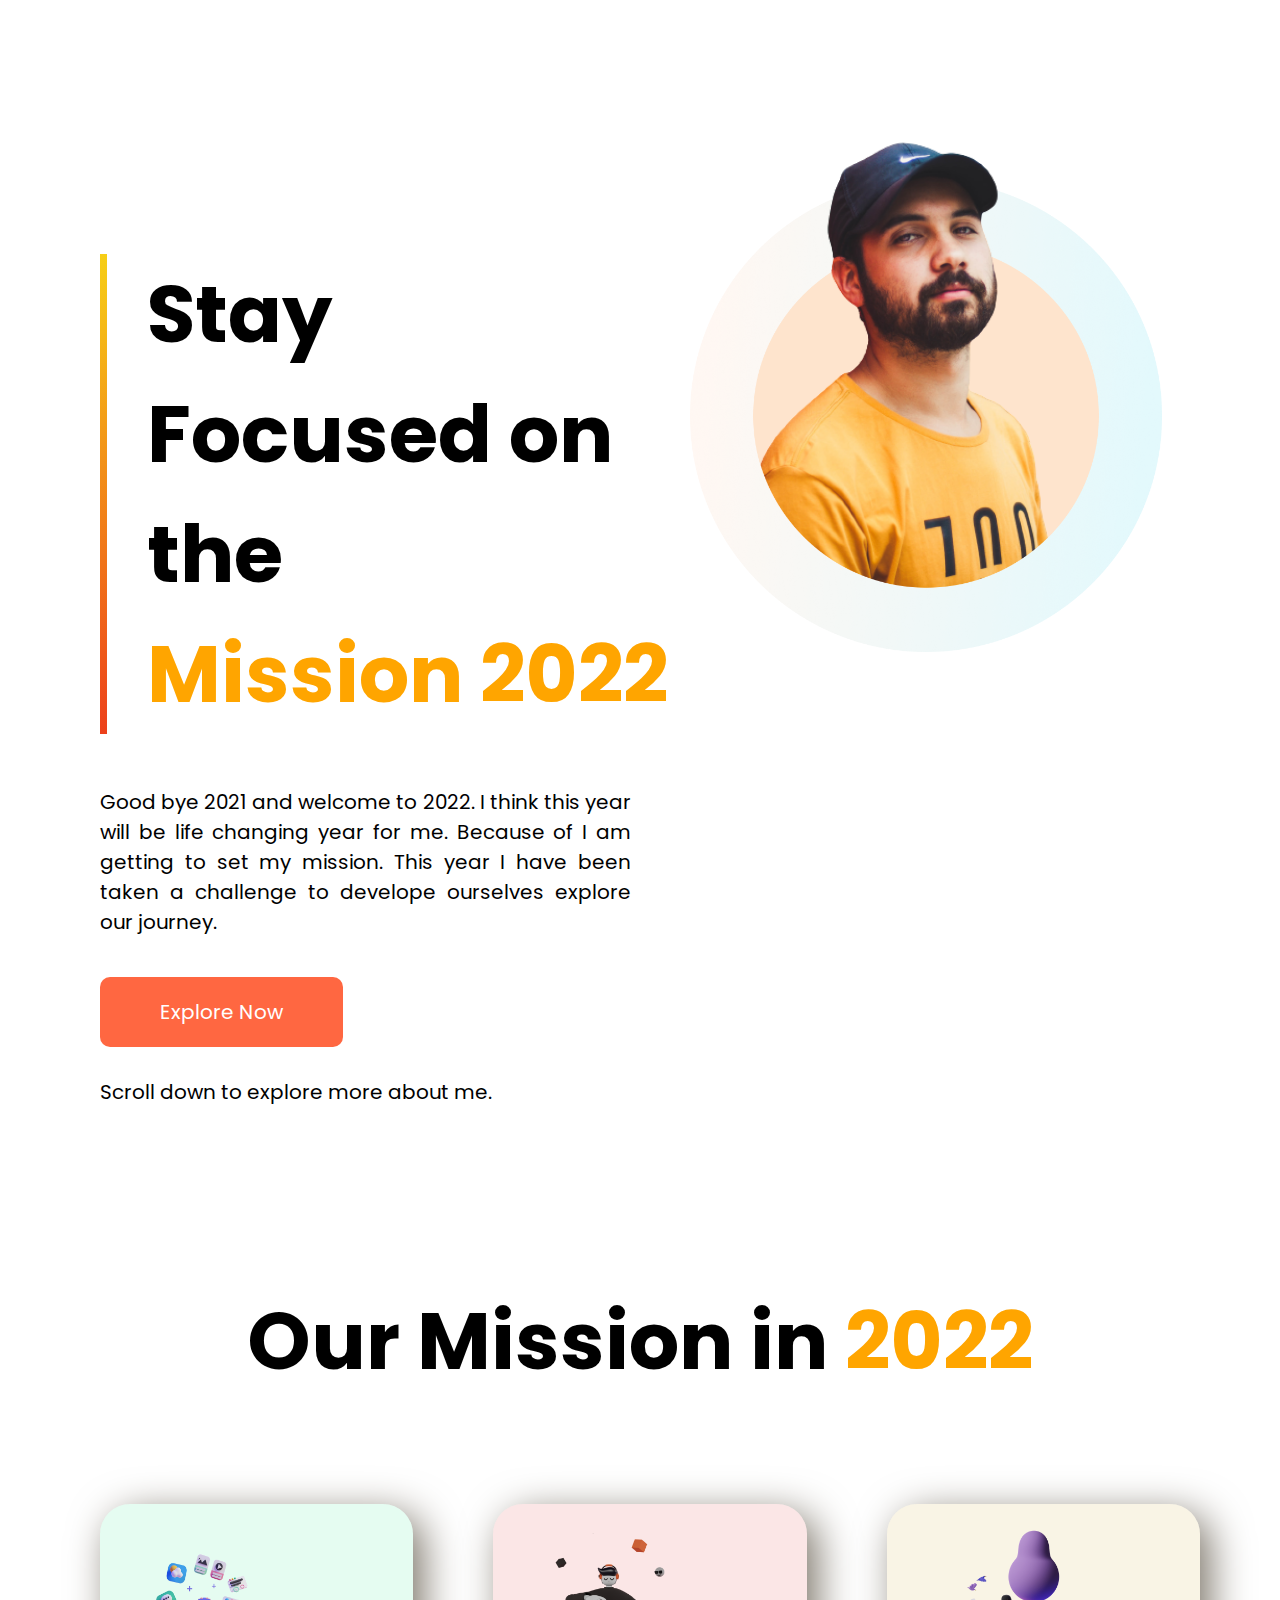
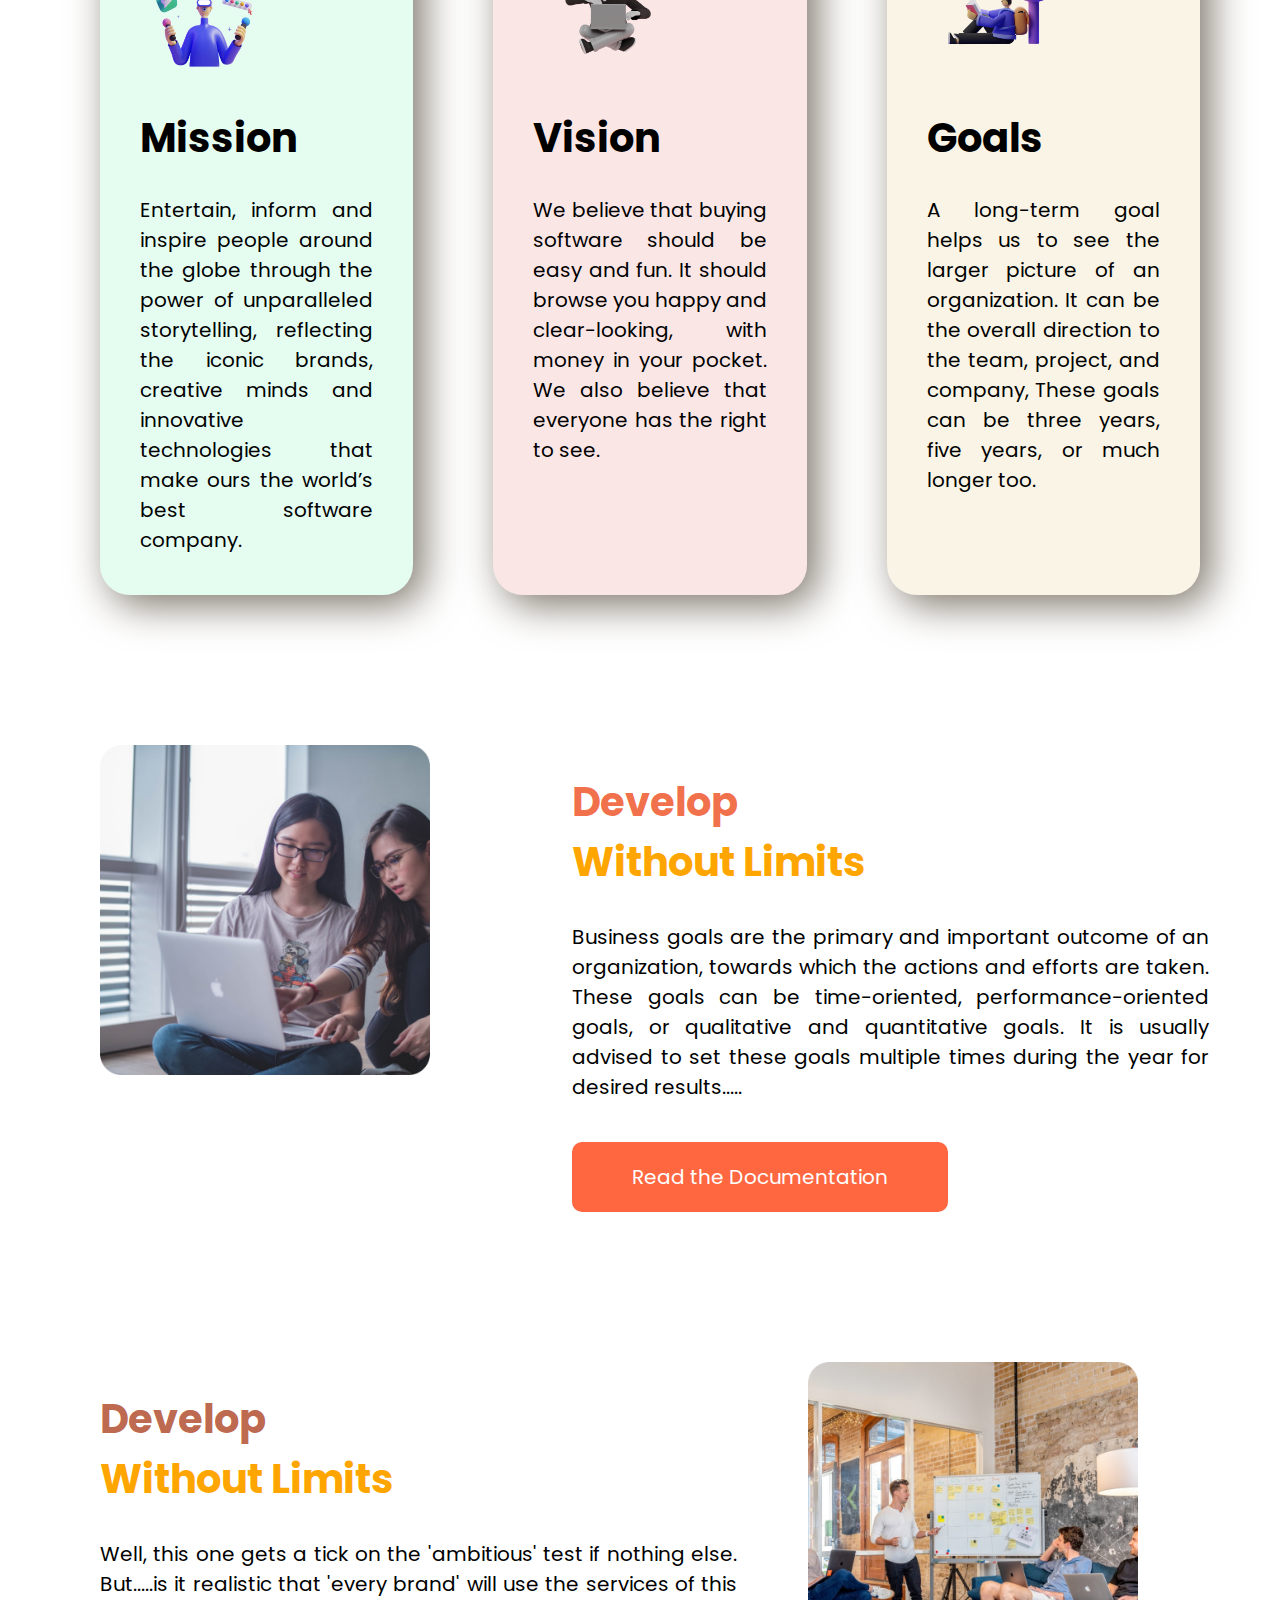
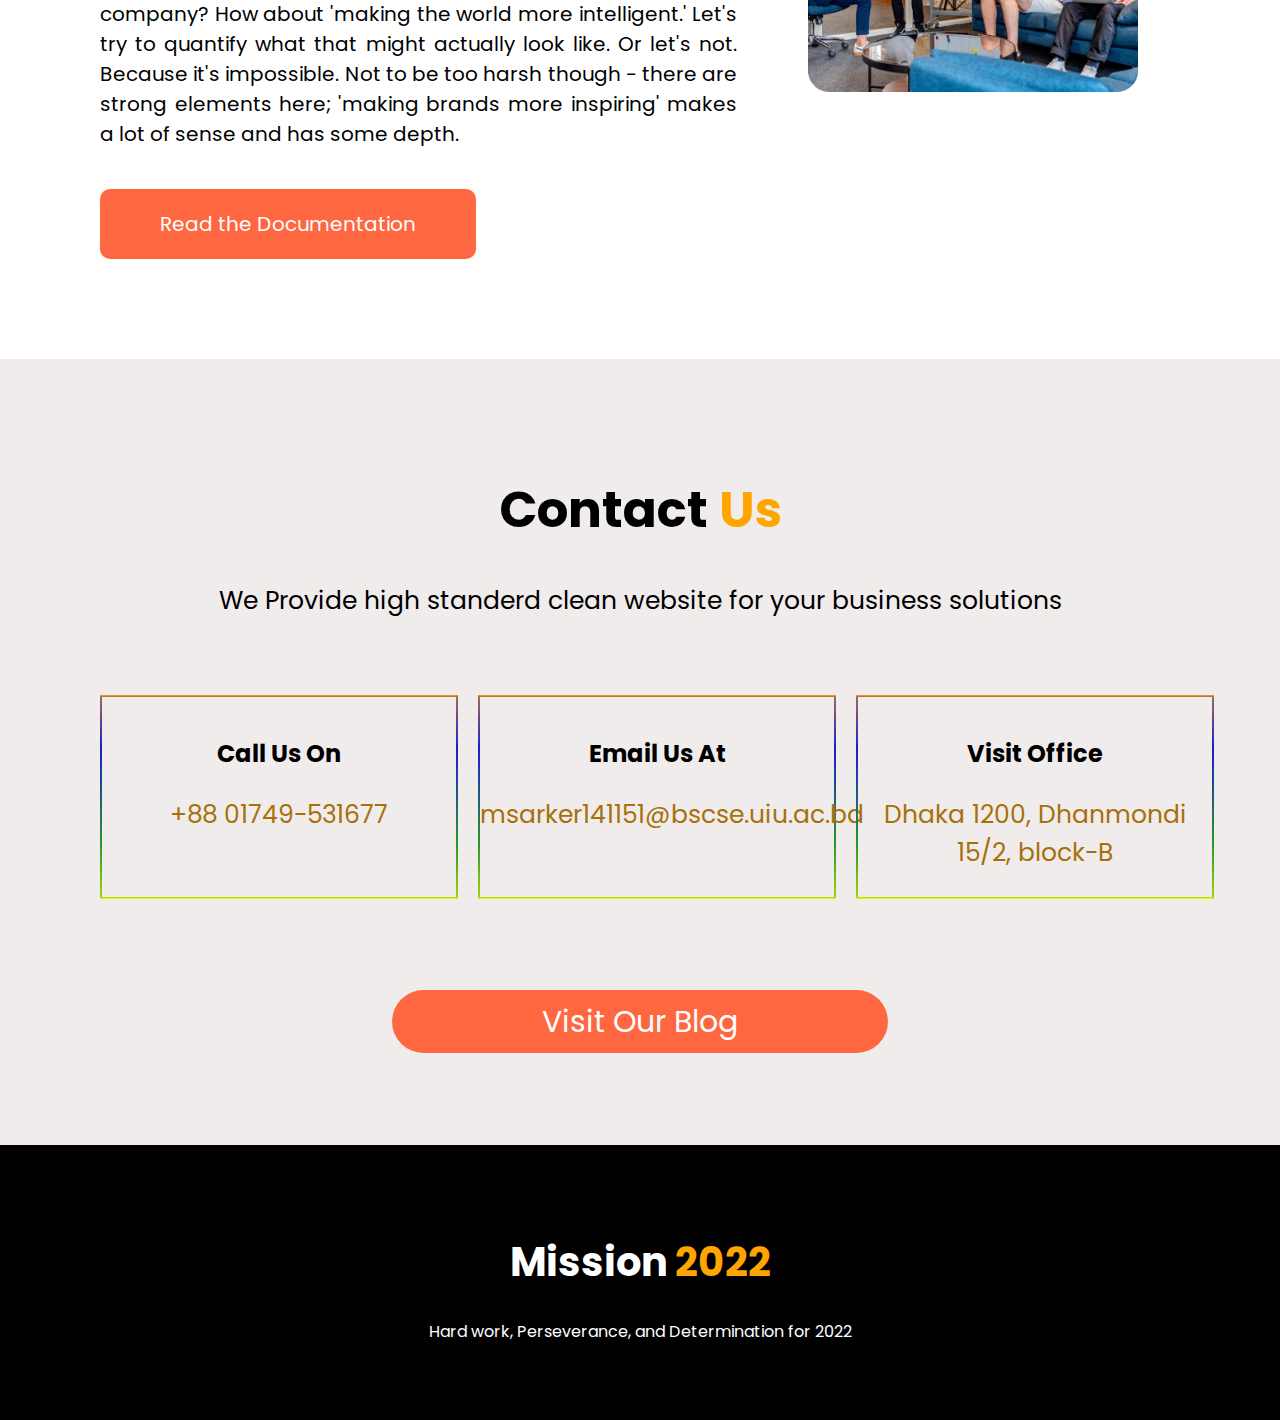
==== commit 8530fdeb: "Final update" ====
--- a/index.html
+++ b/index.html
@@ -38,7 +38,7 @@
             <div id="mission" class="mission-vision-goals"><!-- Starting mission area -->
                 <img src="images/illustrators/illustrator-1.png" alt="">
                 <h1>Mission</h1>
-                <p>Entertain, inform and inspire people around the globe through the power of unparalleled storytelling, reflecting the iconic brands, creative minds and innovative technologies that make ours the world’s best company.</p>
+                <p>Entertain, inform and inspire people around the globe through the power of unparalleled storytelling, reflecting the iconic brands, creative minds and innovative technologies that make ours the world’s best software company.</p>
             </div> <!-- Ending mission area -->
 
             <div id="vision" class="mission-vision-goals"><!-- Starting Vision area -->   
--- a/style.css
+++ b/style.css
@@ -123,7 +123,7 @@
 }
 .Visit-blog a{
     text-decoration: none;
-    background-color: rgb(255, 136, 0);
+    background-color: rgb(255, 103, 65);
     padding: 10px 150px;
     border-radius: 50px;
     color: rgb(255, 255, 255);
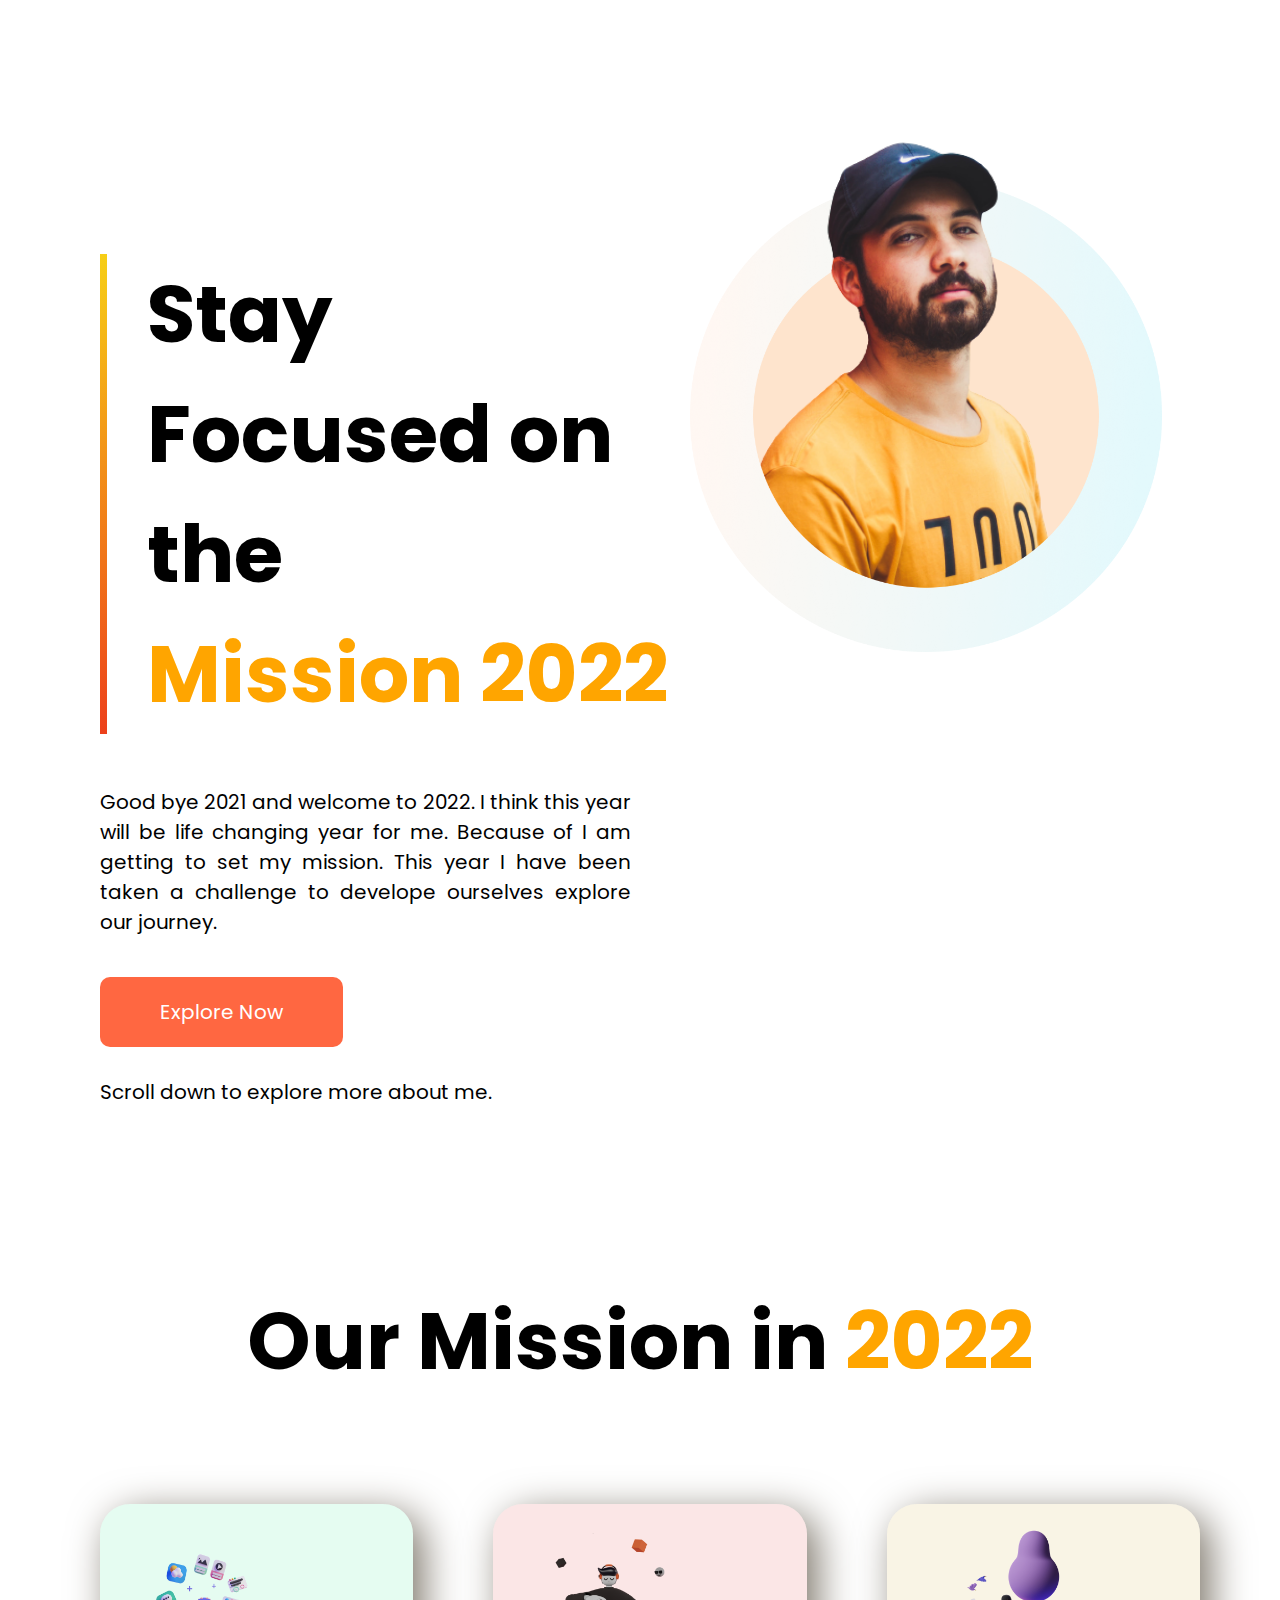
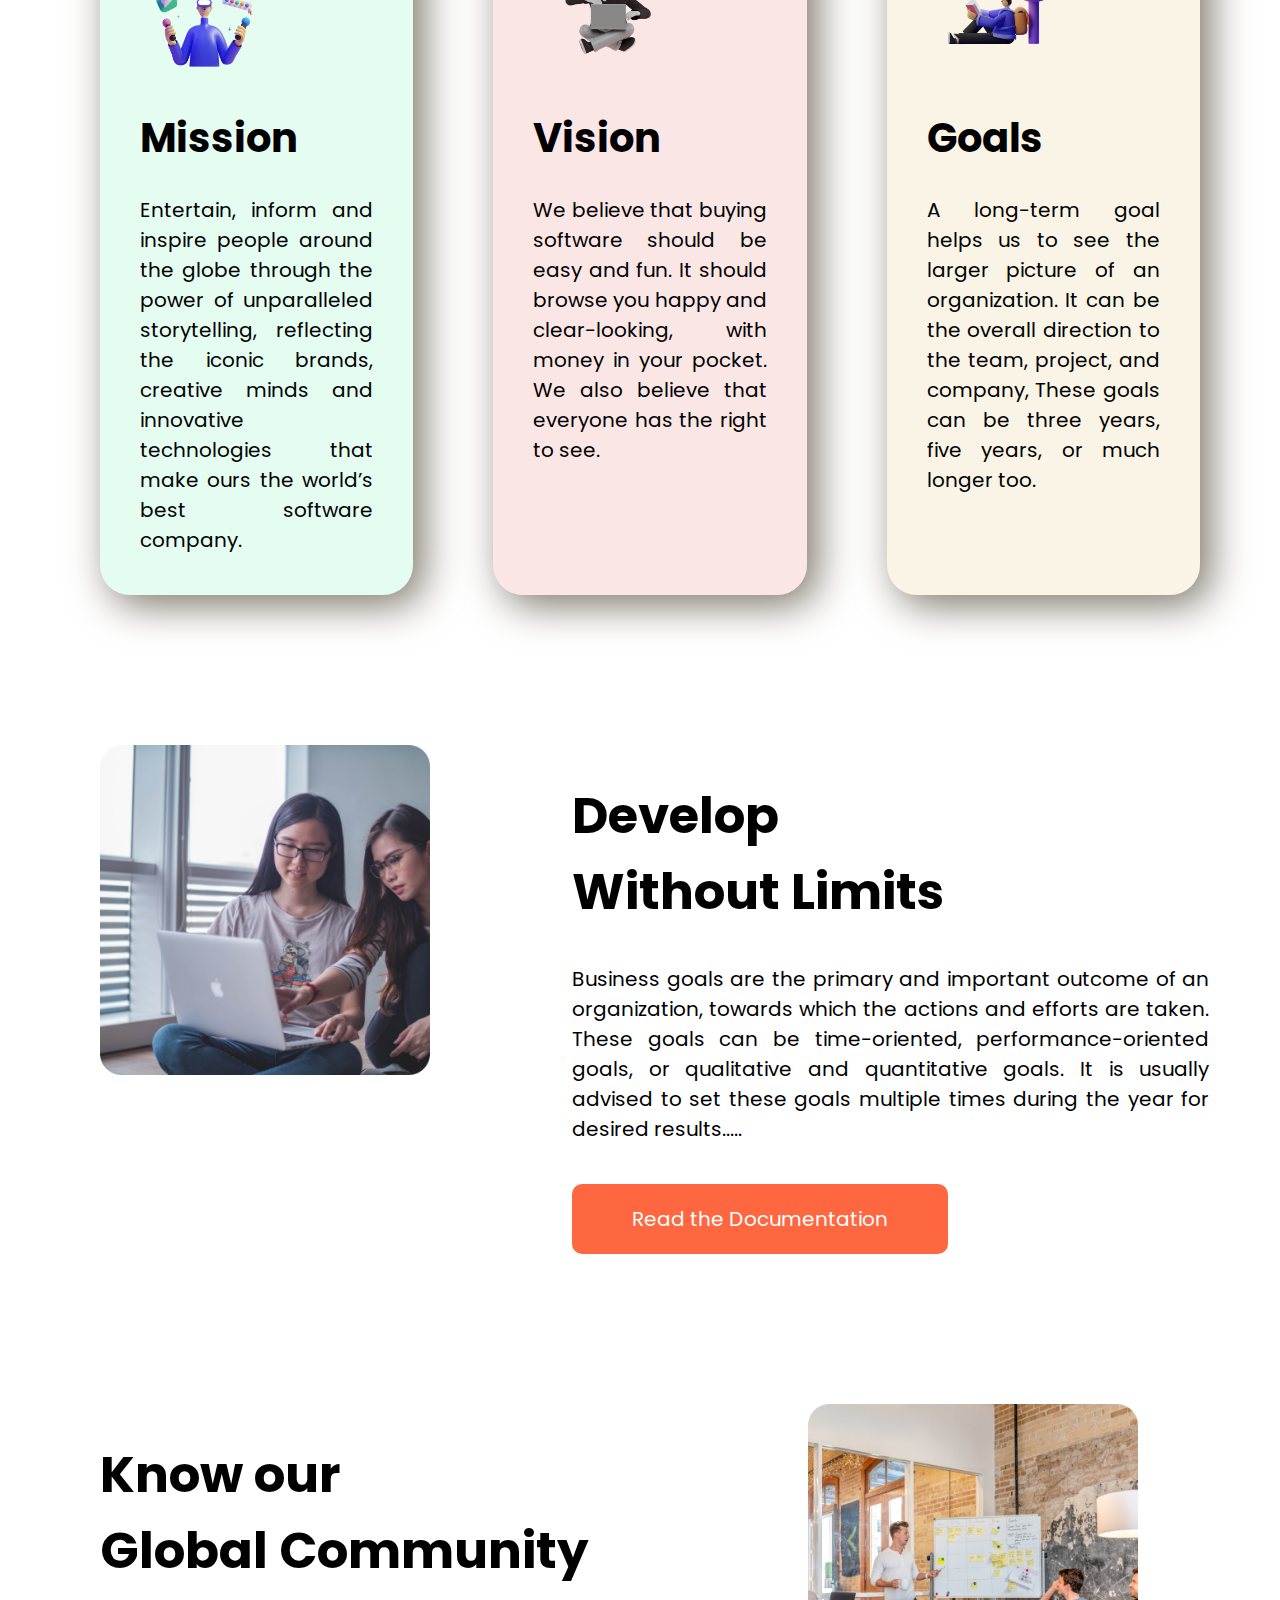
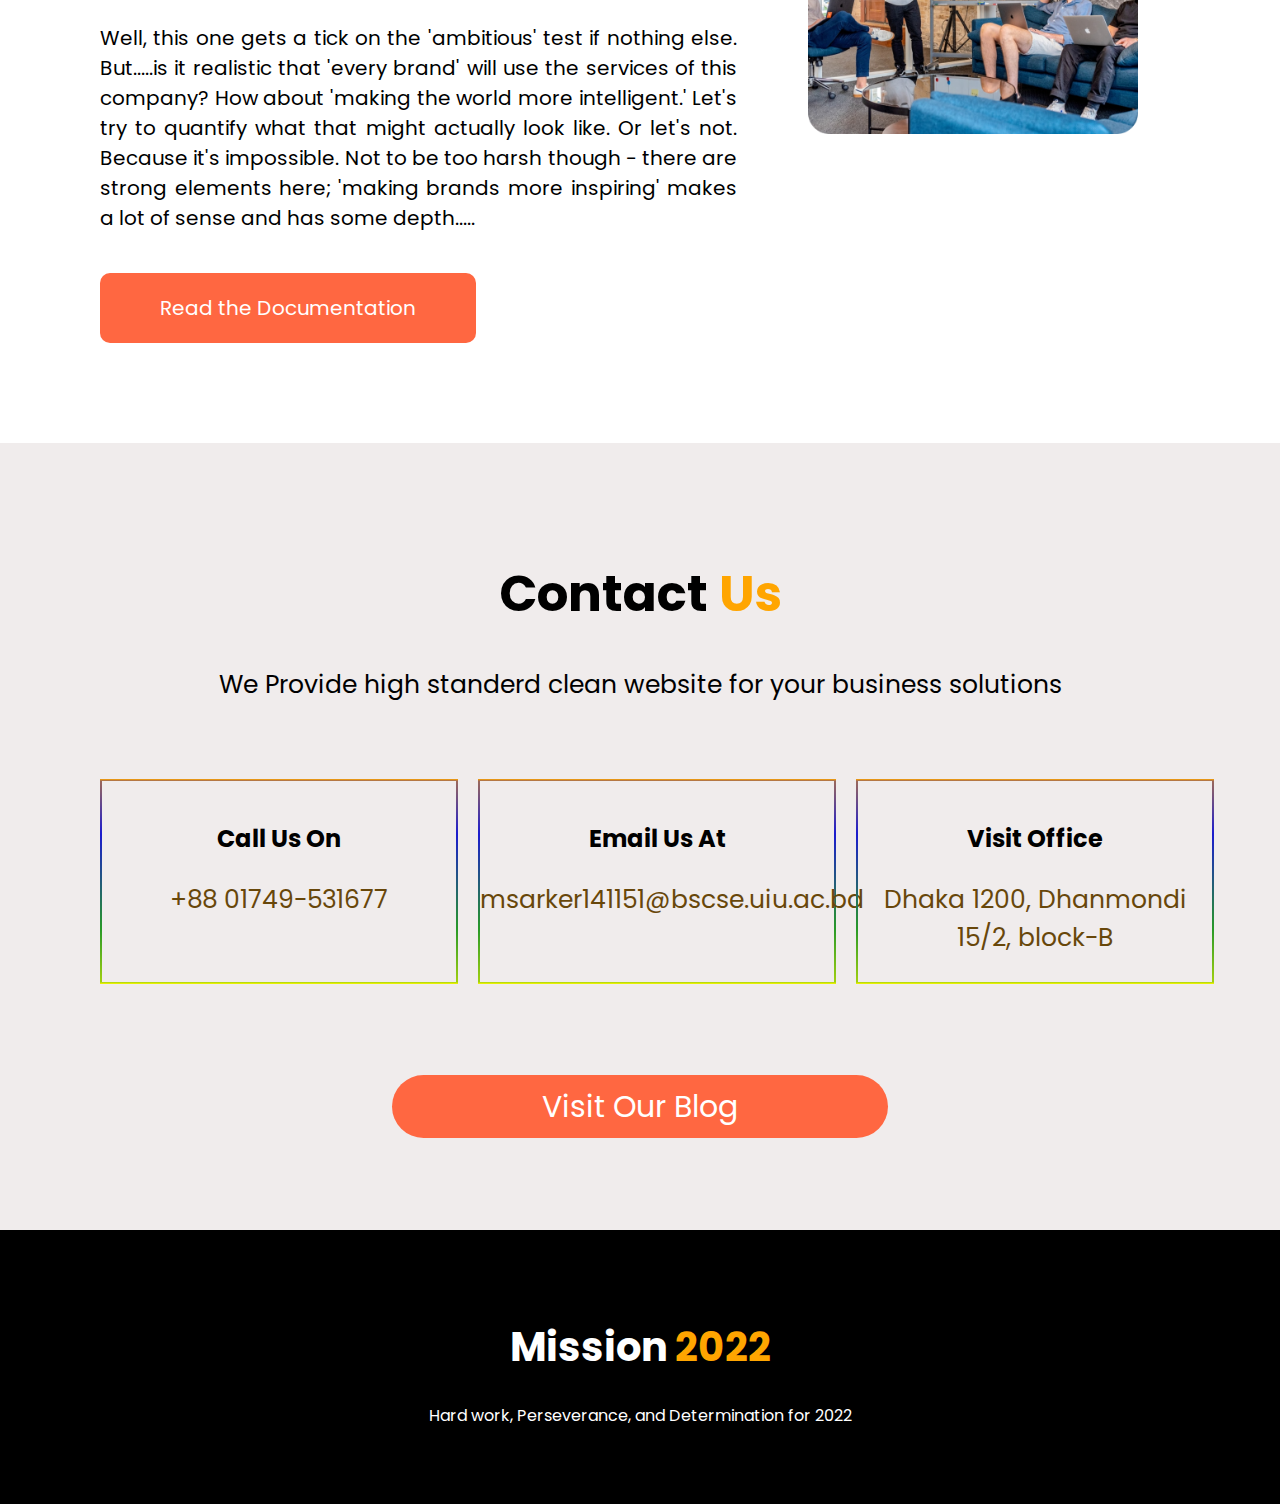
==== commit 8acad5b9: "update little" ====
--- a/index.html
+++ b/index.html
@@ -12,10 +12,9 @@
     <link rel="stylesheet" href="https://use.fontawesome.com/releases/v5.15.4/css/all.css" integrity="sha384-DyZ88mC6Up2uqS4h/KRgHuoeGwBcD4Ng9SiP4dIRy0EXTlnuz47vAwmeGwVChigm" crossorigin="anonymous">
 </head>
 
-<body><!-- body arear start -->
+<body><!-- body area start -->
 
     <section class="flexible"><!--Starting heading section-->
-
         <div class="text-section"><!--Starting header text section-->
             <h1 class="border-class">Stay Focused on the <br><span class="text-color">Mission 2022</span></h1>
             <p class="p-tag-class">Good bye 2021 and welcome to 2022. I think this year will be life changing year for me. Because of I am getting to set my mission. This year I have been taken a challenge to develope ourselves explore our journey.</p>
@@ -26,15 +25,13 @@
         <div class="image-section"><!--Starting header image section-->
             <img id="heading-image" src="images/person/person-2.png" alt="">
         </div><!--Ending header image section-->
+    </section><!--Ending heading section-->
 
-    </section><!--Ending headin section-->
-
-    <section><!--Starting Missio-Visio-Goals section area -->
+    <section><!--Starting Mission-Vision-Goals section area -->
 
         <h1 class="mission-vision-goals-heading-text">Our Mission in <span class="text-color">2022</span></h1>
 
         <div class="flexible">
-
             <div id="mission" class="mission-vision-goals"><!-- Starting mission area -->
                 <img src="images/illustrators/illustrator-1.png" alt="">
                 <h1>Mission</h1>
@@ -52,79 +49,66 @@
                 <h1>Goals</h1>
                 <p>A long-term goal helps us to see the larger picture of an organization. It can be the overall direction to the team, project, and company, These goals can be three years, five years, or much longer too.</p>
             </div> <!-- Ending Goals area -->
-
-        </div>
-        
-    </section> <!-- Missio-Visio-Goals section area end -->
+        </div>   
+    </section> <!-- Mission-Vision-Goals section area end -->
 
     <section class="flexible"> <!-- Start Documentation area-1 area -->
-
         <div class="documentation-image-portion">
             <img src="images/pictures/coding.png" alt="">
         </div>
 
         <div class="documentation-text-portion">
-
-            <h1 class="text-color"><span style="color:rgba(240, 104, 63, 0.938)">Develop</span> <br> Without Limits</h1>
+            <h1>Develop <br> Without Limits</h1>
             <p class="p-tag-class">Business goals are the primary and important outcome of an organization, towards which the actions and efforts are taken. These goals can be time-oriented, performance-oriented goals, or qualitative and quantitative goals. It is usually advised to set these goals multiple times during the year for desired results.....</p>
             <a class="button-class" href="https://datalligence.ai/business-goals-examples-2022/">Read the Documentation</a>
-
         </div>
     </section> <!-- Ending Documentation area-1 area -->
 
     <section class="flexible"> <!-- Start Documentation area-2 area -->
-
         <div class="documentation-text-portion">
-
-            <h1 class="text-color"><span style="color:rgba(184, 91, 63, 0.932)">Develop</span> <br> Without Limits</h1>
-            <p class="p-tag-class">Well, this one gets a tick on the 'ambitious' test if nothing else. But.....is it realistic that 'every brand' will use the services of this company? How about 'making the world more intelligent.' Let's try to quantify what that might actually look like. Or let's not. Because it's impossible. Not to be too harsh though - there are strong elements here; 'making brands more inspiring' makes a lot of sense and has some depth.</p>
+            <h1>Know our<br>Global Community</h1>
+            <p class="p-tag-class">Well, this one gets a tick on the 'ambitious' test if nothing else. But.....is it realistic that 'every brand' will use the services of this company? How about 'making the world more intelligent.' Let's try to quantify what that might actually look like. Or let's not. Because it's impossible. Not to be too harsh though - there are strong elements here; 'making brands more inspiring' makes a lot of sense and has some depth.....</p>
             <a class="button-class" href="#">Read the Documentation</a>
-
         </div>
 
         <div class="documentation-image-portion">
             <img src="images/pictures/project.png" alt="">
         </div>
-
     </section> <!-- Ending Documentation area-2 area -->
     
-    <section id="background-color" class="contact-us">
-
+    <section class="contact-us"><!--Starting contact us section-->
         <div class="cotact-us-text">
             <h1>Contact <span class="text-color">Us</span> </h1>
             <p>We Provide high standerd clean website for your business solutions</p>
         </div>
         
         <div class="flexible">
-
-            <div class="call-us-on"><!-- Starting mission area -->
+            <div class="contact-us-on">
                 <i class="fas fa-phone fa-2x icon-color"></i>
                 <h2>Call Us On</h2>
                 <p>+88 01749-531677</p>
-            </div> <!-- Ending mission area -->
-
-            <div class="call-us-on"><!-- Starting Vision area -->   
+            </div>
+            <div class="contact-us-on"> 
                 <i class="far fa-envelope fa-2x icon-color"></i>
                 <h2>Email Us At</h2>
                 <p>msarker141151@bscse.uiu.ac.bd</p>
-            </div> <!-- Ending Vision area -->
-
-            <div class="call-us-on"><!-- Starting Goals area -->
+            </div>
+            <div class="contact-us-on">
                 <i class="fas fa-laptop-house fa-2x icon-color"></i>
                 <h2>Visit Office</h2>
                 <p>Dhaka 1200, Dhanmondi 15/2, block-B</p>
-            </div> <!-- Ending Goals area -->
-
+            </div>
         </div>
 
         <div class="Visit-blog">
             <a target="_blank" href="#">Visit Our Blog</a>
         </div>
+    </section><!--Ending contact us section-->
 
-    </section><!--Ending contact us section-->
-    <footer>
+    <footer><!--Starting Footer Section-->
         <h1>Mission <span class="text-color">2022</span></h1>
         <p>Hard work, Perseverance, and Determination for 2022</p>
-    </footer>
+    </footer><!--Ending Footer Section-->
+
 </body><!-- Ending body area -->
 </html>--- a/style.css
+++ b/style.css
@@ -86,10 +86,11 @@
     width: 60%;
 }
 .documentation-text-portion h1{
-    font-size: 40px;;
+    font-size: 50px;
 }
 .contact-us{
     padding-top: 80px;
+    background-color: rgb(240, 236, 236);
 }
 .contact-us h1{
     font-size: 50px;
@@ -100,7 +101,7 @@
 .cotact-us-text{
     text-align: center;
 }
-.call-us-on{
+.contact-us-on{
     width: 30%;
     text-align: center;
     border: 2px solid;
@@ -108,11 +109,8 @@
     margin-right: 20px;
     padding-top: 20px;
 }
-.call-us-on p{
-    color: rgb(167, 112, 10);
-}
-#background-color{
-    background-color: rgb(240, 236, 236);
+.contact-us-on p{
+    color: rgb(104, 71, 10);
 }
 .icon-color{
     color: orange;
